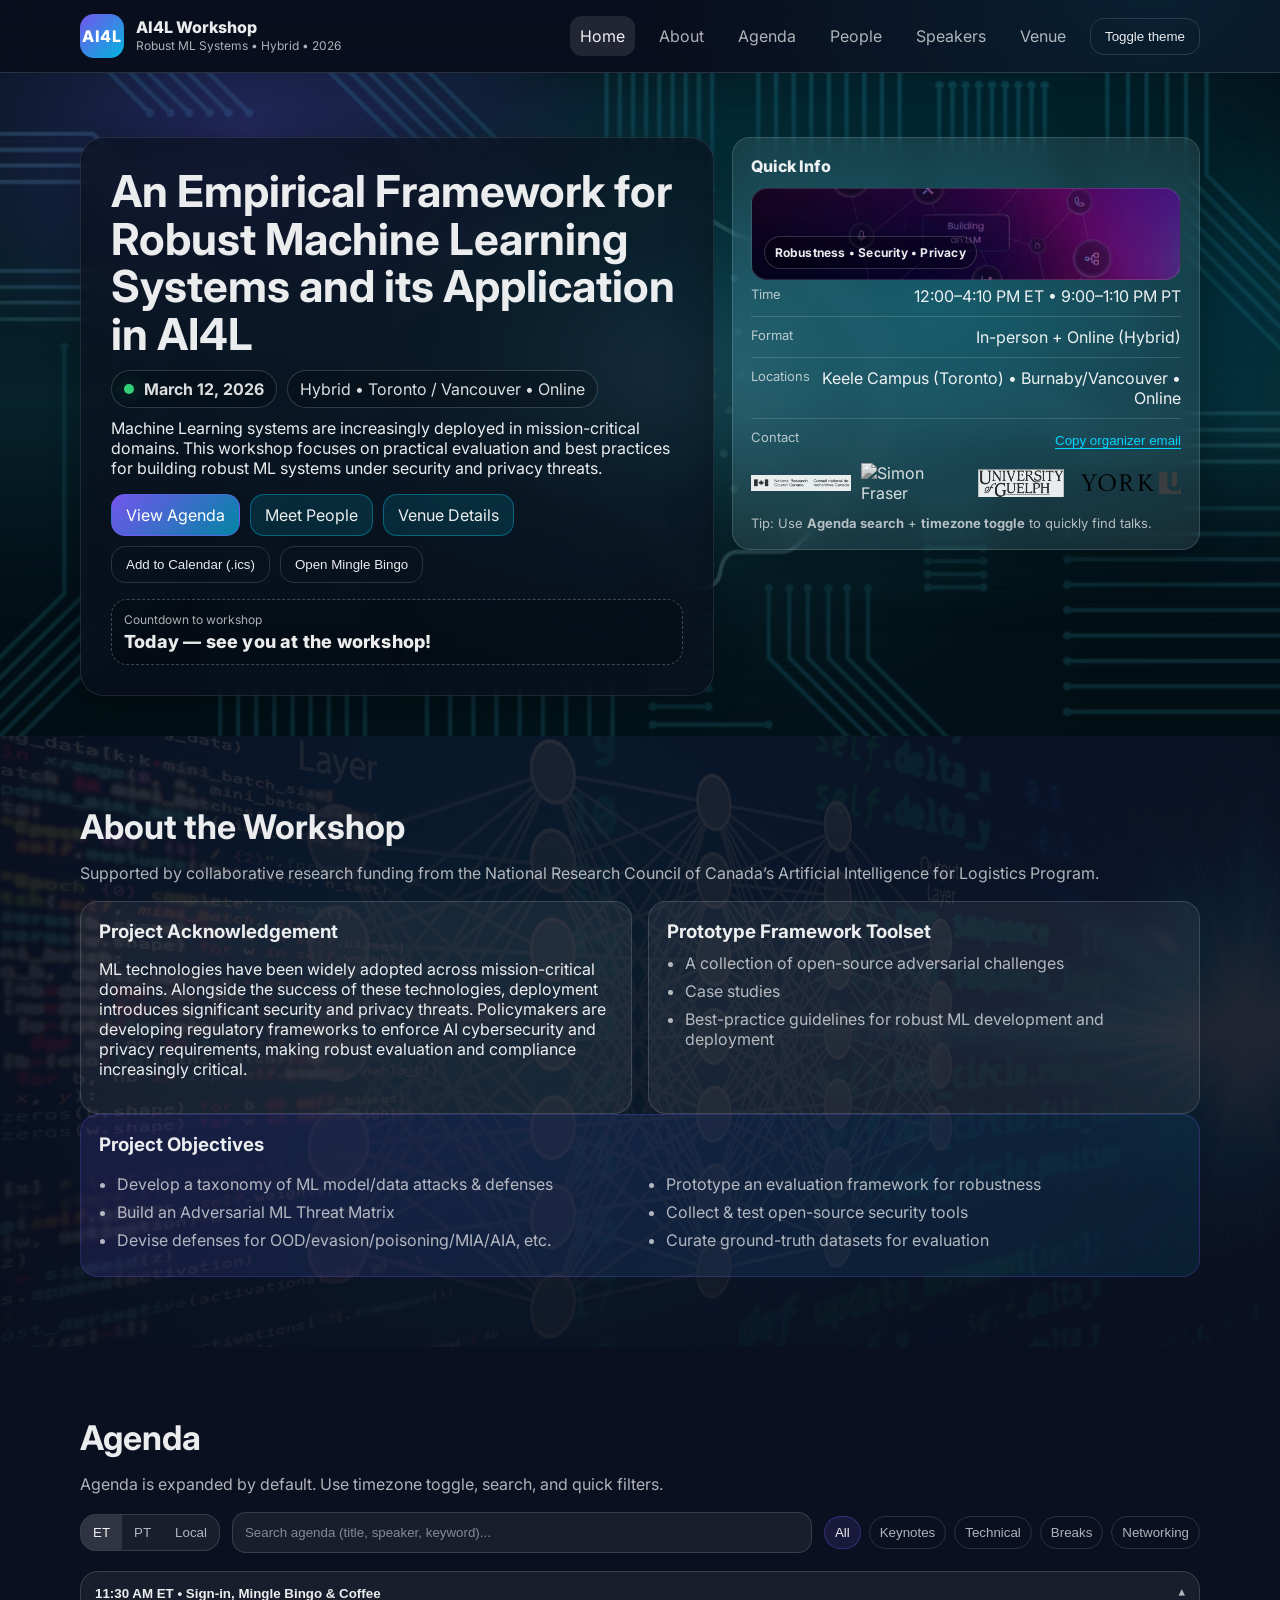
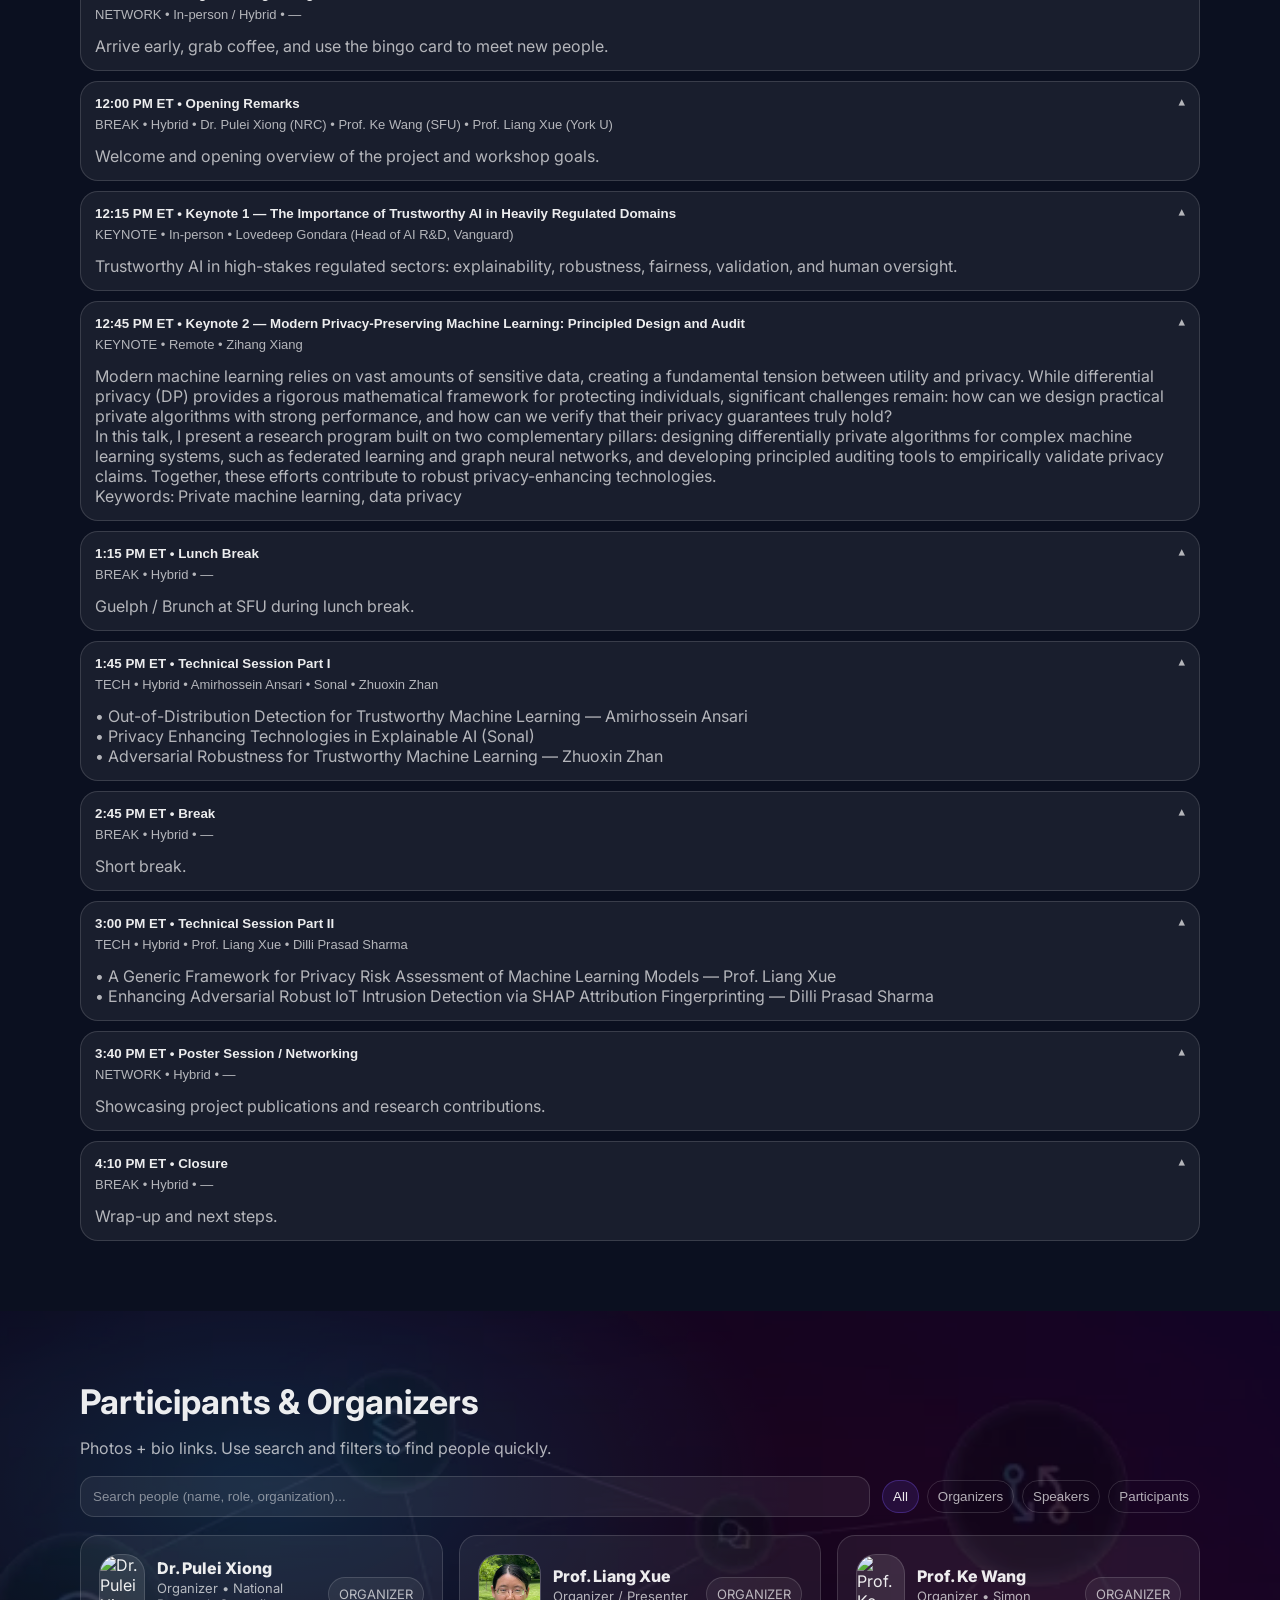
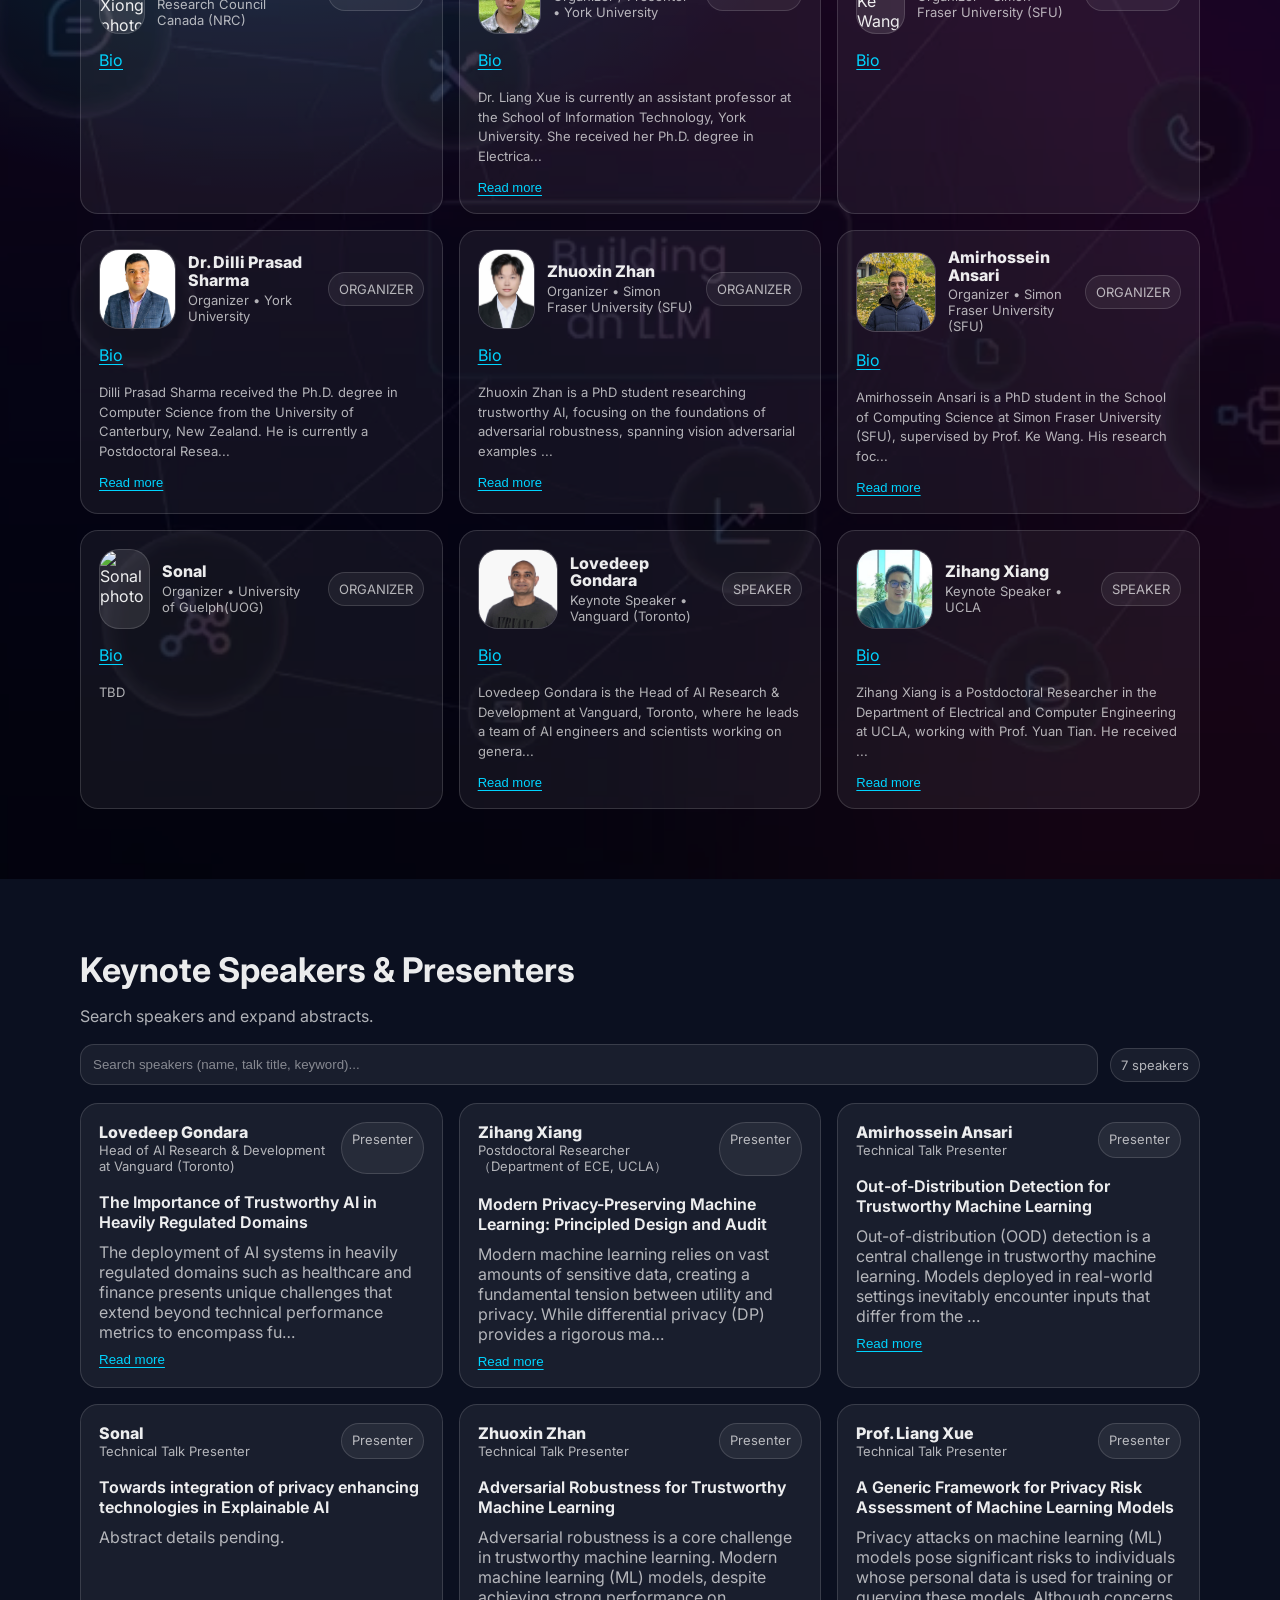
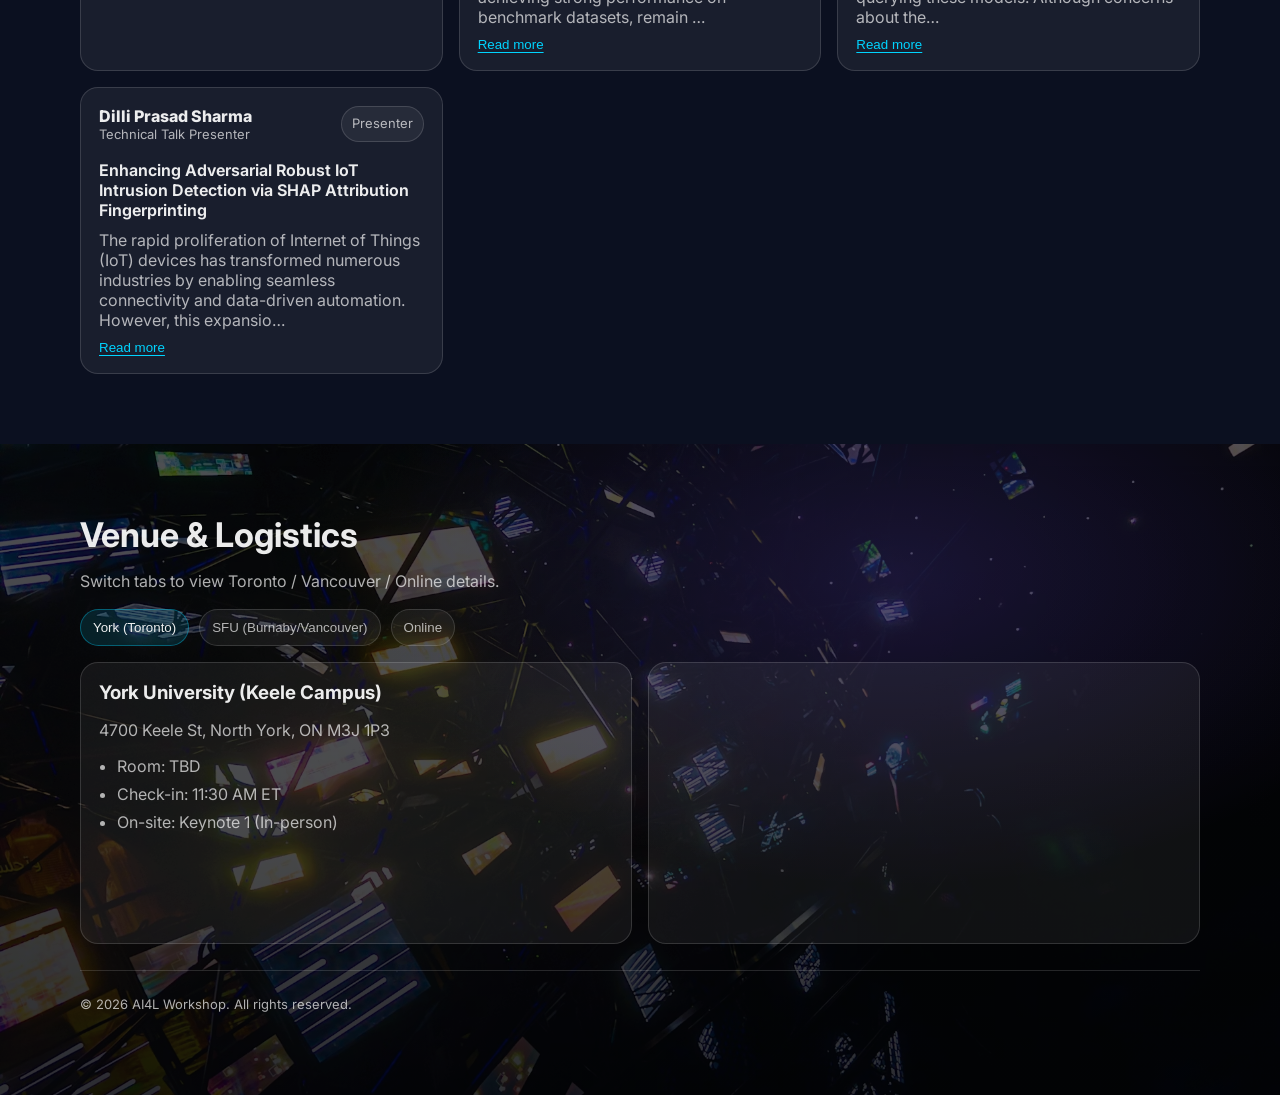
==== index.html @ a61c715a "image and information modified" ====
<!doctype html>
<html lang="en">

<head>
  <meta charset="utf-8" />
  <meta name="viewport" content="width=device-width, initial-scale=1" />
  <title>AI4L Workshop | Robust ML Systems</title>
  <meta name="description"
    content="An Empirical Framework for Robust Machine Learning Systems and its Application in AI4L — March 12, 2026 (Hybrid)." />

  <link rel="preconnect" href="https://fonts.googleapis.com">
  <link rel="preconnect" href="https://fonts.gstatic.com" crossorigin>
  <link href="https://fonts.googleapis.com/css2?family=Inter:wght@400;500;600;700;800&display=swap" rel="stylesheet">

  <link rel="stylesheet" href="workshop.css?v=8" />
  <script src="workshop.js?v=8" defer></script>
</head>

<body>
  <a class="skip-link" href="#main">Skip to content</a>

  <header class="topbar" id="top">
    <div class="container topbar__inner">
      <div class="brand">
        <div class="brand__mark" aria-hidden="true">AI4L</div>
        <div class="brand__text">
          <div class="brand__title">AI4L Workshop</div>
          <div class="brand__sub">Robust ML Systems • Hybrid • 2026</div>
        </div>
      </div>

      <nav class="nav" aria-label="Primary navigation">
        <button class="nav__toggle" id="navToggle" aria-expanded="false" aria-controls="navMenu">
          <span class="nav__toggleLines" aria-hidden="true"></span>
          <span class="sr-only">Open menu</span>
        </button>

        <ul class="nav__menu" id="navMenu">
          <li><a class="nav__link" href="#home">Home</a></li>
          <li><a class="nav__link" href="#about">About</a></li>
          <li><a class="nav__link" href="#agenda">Agenda</a></li>
          <li><a class="nav__link" href="#people">People</a></li>
          <li><a class="nav__link" href="#speakers">Speakers</a></li>
          <li><a class="nav__link" href="#venue">Venue</a></li>
          <li><button class="btn btn--ghost" id="themeToggle" type="button">Toggle theme</button></li>
        </ul>
      </nav>
    </div>
  </header>

  <main id="main">
    <!-- HERO -->
    <section class="hero" id="home">
      <div class="hero__bg" aria-hidden="true"></div>

      <div class="container hero__inner">
        <div class="hero__content">
          <div class="hero__panel">
            <h1>An Empirical Framework for Robust Machine Learning Systems and its Application in AI4L</h1>

            <div class="hero__meta">
              <div class="pill">
                <span class="pill__dot" aria-hidden="true"></span>
                <strong>March 12, 2026</strong>
              </div>
              <div class="pill">Hybrid • Toronto / Vancouver • Online</div>
            </div>

            <p class="hero__lead">
              Machine Learning systems are increasingly deployed in mission-critical domains. This workshop focuses on
              practical
              evaluation and best practices for building robust ML systems under security and privacy threats.
            </p>

            <div class="hero__cta">
              <a class="btn btn--primary" href="#agenda">View Agenda</a>
              <a class="btn btn--soft" href="#people">Meet People</a>
              <a class="btn btn--soft" href="#venue">Venue Details</a>
              <button class="btn btn--ghost" id="addToCalendar" type="button">Add to Calendar (.ics)</button>
              <button class="btn btn--ghost" id="openBingo" type="button">Open Mingle Bingo</button>
            </div>

            <div class="hero__countdown" role="status" aria-live="polite">
              <div class="countdown">
                <div class="countdown__label">Countdown to workshop</div>
                <div class="countdown__value" id="countdownValue">Loading…</div>
              </div>
            </div>
          </div>
        </div>

        <aside class="hero__side">
          <div class="card glass">
            <div class="card__title">Quick Info</div>

            <!-- AI chip mini banner -->
            <div class="miniBanner" role="img" aria-label="AI microchip illustration">
              <div class="miniBanner__text">
                Robustness • Security • Privacy
              </div>
            </div>

            <div class="kv">
              <div class="kv__row">
                <div class="kv__k">Time</div>
                <div class="kv__v">12:00–4:10 PM ET • 9:00–1:10 PM PT</div>
              </div>
              <div class="kv__row">
                <div class="kv__k">Format</div>
                <div class="kv__v">In-person + Online (Hybrid)</div>
              </div>
              <div class="kv__row">
                <div class="kv__k">Locations</div>
                <div class="kv__v">Keele Campus (Toronto) • Burnaby/Vancouver • Online</div>
              </div>
              <div class="kv__row">
                <div class="kv__k">Contact</div>
                <div class="kv__v">
                  <button class="linklike" id="copyEmail" type="button" data-email="ai4l-workshop@example.com">
                    Copy organizer email
                  </button>
                </div>
              </div>
            </div>

            <div class="logos" aria-label="Partner logos">
              <img src="assets/logo-nrc.png" alt="NRC logo" loading="lazy">
              <img src="assets/logo-sfu.png" alt="Simon Fraser University logo" loading="lazy">
              <img src="assets/logo-uog.png" alt="University of Guelph logo" loading="lazy">
              <img src="assets/logo-york.png" alt="York University logo" loading="lazy">
            </div>

            <div class="hint">
              Tip: Use <strong>Agenda search</strong> + <strong>timezone toggle</strong> to quickly find talks.
            </div>
          </div>
        </aside>
      </div>
    </section>

    <!-- ABOUT -->
    <section class="section section--mesh" id="about">
      <div class="section__bg" aria-hidden="true"></div>
      <div class="container">
        <header class="section__head">
          <h2>About the Workshop</h2>
          <p class="muted">
            Supported by collaborative research funding from the National Research Council of Canada’s Artificial
            Intelligence for Logistics Program.
          </p>
        </header>

        <div class="grid grid--2">
          <div class="card">
            <h3>Project Acknowledgement</h3>
            <p>
              ML technologies have been widely adopted across mission-critical domains. Alongside the success of these
              technologies,
              deployment introduces significant security and privacy threats. Policymakers are developing regulatory
              frameworks to enforce
              AI cybersecurity and privacy requirements, making robust evaluation and compliance increasingly critical.
            </p>
          </div>

          <div class="card">
            <h3>Prototype Framework Toolset</h3>
            <ul class="list">
              <li>A collection of open-source adversarial challenges</li>
              <li>Case studies</li>
              <li>Best-practice guidelines for robust ML development and deployment</li>
            </ul>
          </div>
        </div>

        <div class="card card--accent">
          <h3>Project Objectives</h3>
          <div class="grid grid--2">
            <ul class="list">
              <li>Develop a taxonomy of ML model/data attacks & defenses</li>
              <li>Build an Adversarial ML Threat Matrix</li>
              <li>Devise defenses for OOD/evasion/poisoning/MIA/AIA, etc.</li>
            </ul>
            <ul class="list">
              <li>Prototype an evaluation framework for robustness</li>
              <li>Collect & test open-source security tools</li>
              <li>Curate ground-truth datasets for evaluation</li>
            </ul>
          </div>
        </div>
      </div>
    </section>

    <!-- AGENDA -->
    <section class="section" id="agenda">
      <div class="container">
        <header class="section__head">
          <h2>Agenda</h2>
          <p class="muted">Agenda is expanded by default. Use timezone toggle, search, and quick filters.</p>
        </header>

        <div class="toolbar">
          <div class="seg" role="tablist" aria-label="Timezone">
            <button class="seg__btn is-active" data-tz="ET" type="button">ET</button>
            <button class="seg__btn" data-tz="PT" type="button">PT</button>
            <button class="seg__btn" data-tz="LOCAL" type="button">Local</button>
          </div>

          <div class="filters">
            <input class="input" id="agendaSearch" type="search"
              placeholder="Search agenda (title, speaker, keyword)..." />
            <div class="chips" id="agendaChips" aria-label="Agenda filters">
              <button class="chip is-active" data-type="ALL" type="button">All</button>
              <button class="chip" data-type="KEYNOTE" type="button">Keynotes</button>
              <button class="chip" data-type="TECH" type="button">Technical</button>
              <button class="chip" data-type="BREAK" type="button">Breaks</button>
              <button class="chip" data-type="NETWORK" type="button">Networking</button>
            </div>
          </div>
        </div>

        <div class="accordion" id="agendaList" aria-label="Agenda list">
          <!-- Rendered by workshop.js -->
        </div>
      </div>
    </section>

    <!-- PEOPLE -->
    <section class="section section--people" id="people">
      <div class="section__bg" aria-hidden="true"></div>
      <div class="container">
        <header class="section__head">
          <h2>Participants & Organizers</h2>
          <p class="muted">Photos + bio links. Use search and filters to find people quickly.</p>
        </header>

        <div class="toolbar">
          <input class="input" id="peopleSearch" type="search"
            placeholder="Search people (name, role, organization)..." />
          <div class="chips" id="peopleChips" aria-label="People filters">
            <button class="chip is-active" data-group="ALL" type="button">All</button>
            <button class="chip" data-group="ORGANIZER" type="button">Organizers</button>
            <button class="chip" data-group="SPEAKER" type="button">Speakers</button>
            <button class="chip" data-group="PARTICIPANT" type="button">Participants</button>
          </div>
        </div>

        <div class="grid grid--3" id="peopleGrid">
          <!-- Rendered by workshop.js -->
        </div>
      </div>
    </section>

    <!-- SPEAKERS -->
    <section class="section" id="speakers">
      <div class="container">
        <header class="section__head">
          <h2>Keynote Speakers & Presenters</h2>
          <p class="muted">Search speakers and expand abstracts.</p>
        </header>

        <div class="toolbar">
          <input class="input" id="speakerSearch" type="search"
            placeholder="Search speakers (name, talk title, keyword)..." />
          <div class="right">
            <span class="badge" id="speakerCount">0 speakers</span>
          </div>
        </div>

        <div class="grid grid--3" id="speakerGrid">
          <!-- Rendered by workshop.js -->
        </div>
      </div>
    </section>

    <!-- VENUE -->
    <section class="section section--venue" id="venue">
      <div class="section__bg" aria-hidden="true"></div>
      <div class="container">
        <header class="section__head">
          <h2>Venue & Logistics</h2>
          <p class="muted">Switch tabs to view Toronto / Vancouver / Online details.</p>
        </header>

        <div class="tabs" role="tablist" aria-label="Venue tabs">
          <button class="tab is-active" data-tab="york" type="button">York (Toronto)</button>
          <button class="tab" data-tab="sfu" type="button">SFU (Burnaby/Vancouver)</button>
          <button class="tab" data-tab="online" type="button">Online</button>
        </div>

        <div class="tabpanes">
          <section class="pane is-active" data-pane="york" aria-label="York venue">
            <div class="grid grid--2">
              <div class="card">
                <h3>York University (Keele Campus)</h3>
                <p class="muted">4700 Keele St, North York, ON M3J 1P3</p>
                <ul class="list">
                  <li>Room: TBD</li>
                  <li>Check-in: 11:30 AM ET</li>
                  <li>On-site: Keynote 1 (In-person)</li>
                </ul>
              </div>
              <div class="card map">
                <iframe title="York University map" loading="lazy" referrerpolicy="no-referrer-when-downgrade"
                  src="https://www.openstreetmap.org/export/embed.html?bbox=-79.518%2C43.762%2C-79.498%2C43.776&amp;layer=mapnik">
                </iframe>
              </div>
            </div>
          </section>

          <section class="pane" data-pane="sfu" aria-label="SFU venue">
            <div class="grid grid--2">
              <div class="card">
                <h3>Simon Fraser University (SFU)</h3>
                <p class="muted">Burnaby/Vancouver, BC</p>
                <ul class="list">
                  <li>Room: TBD</li>
                  <li>Start: 9:00 AM PT</li>
                  <li>Brunch at SFU during lunch break</li>
                </ul>
              </div>
              <div class="card map">
                <iframe title="SFU Burnaby map" loading="lazy" referrerpolicy="no-referrer-when-downgrade"
                  src="https://www.openstreetmap.org/export/embed.html?bbox=-122.933%2C49.275%2C-122.913%2C49.288&amp;layer=mapnik">
                </iframe>
              </div>
            </div>
          </section>

          <section class="pane" data-pane="online" aria-label="Online access">
            <div class="grid grid--2">
              <div class="card">
                <h3>Online Access</h3>
                <p class="muted">Hybrid event. Meeting link will be published here.</p>

                <div class="callout">
                  <div class="callout__title">Add your link</div>
                  <p class="muted">Replace the placeholder below with your Zoom/Teams URL.</p>

                  <div class="copyrow">
                    <code id="meetingLink">https://example.com/meeting-link</code>
                    <button class="btn btn--soft" id="copyMeeting" type="button">Copy</button>
                  </div>
                </div>
              </div>

              <div class="card">
                <h3>Organizing Committee & Project Members</h3>
                <p class="muted">
                  NRC: Dr. Pulei Xiong • York University: Prof. Liang Xue • SFU: Prof. Ke Wang • University of Guelph:
                  Prof. Xiaodong Lin (In Memoriam)
                </p>
                <p class="muted">
                  Project Members: Qingxin Meng, Ali, Sonal, Zhuoxin Zhan, Dilli Prasad Sharma, Amirhossein Ansari, …
                </p>
              </div>
            </div>
          </section>
        </div>

        <footer class="footer">
          <p>© 2026 AI4L Workshop. All rights reserved.</p>
        </footer>
      </div>
    </section>

    <!-- Back to top -->
    <button class="toTop" id="toTop" type="button" aria-label="Back to top">↑</button>
  </main>

  <!-- Mingle Bingo Modal -->
  <div class="modal" id="bingoModal" role="dialog" aria-modal="true" aria-labelledby="bingoTitle" aria-hidden="true">
    <div class="modal__backdrop" data-close="1"></div>
    <div class="modal__panel">
      <div class="modal__head">
        <h3 id="bingoTitle">Mingle Bingo</h3>
        <div class="modal__actions">
          <button class="btn btn--soft" id="shuffleBingo" type="button">Shuffle</button>
          <button class="btn btn--ghost" data-close="1" type="button">Close</button>
        </div>
      </div>

      <p class="muted">Click squares to mark them. Great for networking icebreakers.</p>

      <div class="bingo" id="bingoGrid" aria-label="Bingo grid"></div>

      <div class="muted small">
        Tip: Customize the prompts in <code>workshop.js</code> (array: <code>BINGO_PROMPTS</code>).
      </div>
    </div>
  </div>
</body>

</html>
---- workshop.css ----
:root {
  --bg: #0b1020;
  --panel: rgba(255, 255, 255, .06);
  --panel2: rgba(255, 255, 255, .10);
  --text: rgba(255, 255, 255, .92);
  --muted: rgba(255, 255, 255, .68);
  --border: rgba(255, 255, 255, .14);
  --shadow: 0 16px 60px rgba(0, 0, 0, .45);

  --accent: #7c5cff;
  --accent2: #00d4ff;
  --ok: #33d17a;

  --radius: 18px;
  --radius2: 24px;
  --container: 1120px;
  --font: "Inter", system-ui, -apple-system, Segoe UI, Roboto, Arial, sans-serif;
}

[data-theme="light"] {
  --bg: #f6f7fb;
  --panel: rgba(0, 0, 0, .04);
  --panel2: rgba(0, 0, 0, .06);
  --text: rgba(15, 18, 28, .92);
  --muted: rgba(15, 18, 28, .62);
  --border: rgba(15, 18, 28, .12);
  --shadow: 0 16px 60px rgba(0, 0, 0, .12);
  --accent: #5a3dff;
  --accent2: #0098ff;
}

* {
  box-sizing: border-box;
}

html {
  scroll-behavior: smooth;
}

body {
  margin: 0;
  font-family: var(--font);
  color: var(--text);
  background: radial-gradient(1200px 800px at 15% -10%, rgba(124, 92, 255, .32), transparent 65%),
    radial-gradient(900px 600px at 90% 0%, rgba(0, 212, 255, .20), transparent 55%),
    var(--bg);
}

a {
  color: inherit;
  text-decoration: none;
}

code {
  font-family: ui-monospace, SFMono-Regular, Menlo, Monaco, Consolas, "Liberation Mono", monospace;
}

.container {
  width: min(var(--container), calc(100% - 32px));
  margin: 0 auto;
}

.sr-only {
  position: absolute !important;
  width: 1px;
  height: 1px;
  padding: 0;
  margin: -1px;
  overflow: hidden;
  clip: rect(0, 0, 0, 0);
  white-space: nowrap;
  border: 0;
}

.skip-link {
  position: absolute;
  left: -999px;
  top: 8px;
  background: #111;
  color: #fff;
  padding: 10px 12px;
  border-radius: 12px;
}

.skip-link:focus {
  left: 12px;
  z-index: 9999;
}

.topbar {
  position: sticky;
  top: 0;
  z-index: 50;
  background: rgba(10, 14, 28, .55);
  backdrop-filter: blur(14px);
  border-bottom: 1px solid var(--border);
}

[data-theme="light"] .topbar {
  background: rgba(246, 247, 251, .75);
}

.topbar__inner {
  display: flex;
  align-items: center;
  justify-content: space-between;
  padding: 14px 0;
  gap: 18px;
}

.brand {
  display: flex;
  align-items: center;
  gap: 12px;
}

.brand__mark {
  width: 44px;
  height: 44px;
  border-radius: 14px;
  display: grid;
  place-items: center;
  background: linear-gradient(135deg, rgba(124, 92, 255, .92), rgba(0, 212, 255, .85));
  color: white;
  font-weight: 800;
  letter-spacing: .6px;
}

.brand__title {
  font-weight: 800;
  line-height: 1.1;
}

.brand__sub {
  font-size: 12px;
  color: var(--muted);
  margin-top: 2px;
}

.nav {
  display: flex;
  align-items: center;
}

.nav__toggle {
  display: none;
  border: 1px solid var(--border);
  background: var(--panel);
  border-radius: 14px;
  height: 42px;
  width: 46px;
  cursor: pointer;
}

.nav__toggleLines {
  display: block;
  width: 18px;
  height: 2px;
  margin: 0 auto;
  background: var(--text);
  position: relative;
}

.nav__toggleLines::before,
.nav__toggleLines::after {
  content: "";
  position: absolute;
  left: 0;
  width: 18px;
  height: 2px;
  background: var(--text);
}

.nav__toggleLines::before {
  top: -6px;
}

.nav__toggleLines::after {
  top: 6px;
}

.nav__menu {
  display: flex;
  align-items: center;
  gap: 14px;
  list-style: none;
  margin: 0;
  padding: 0;
}

.nav__link {
  padding: 10px 10px;
  border-radius: 12px;
  color: var(--muted);
  transition: background .18s ease, color .18s ease;
}

.nav__link:hover {
  background: var(--panel);
  color: var(--text);
}

.nav__link.is-active {
  background: var(--panel2);
  color: var(--text);
}

.btn {
  display: inline-flex;
  align-items: center;
  justify-content: center;
  gap: 8px;
  border-radius: 14px;
  border: 1px solid var(--border);
  padding: 10px 14px;
  background: var(--panel);
  color: var(--text);
  cursor: pointer;
  transition: transform .15s ease, background .15s ease, border-color .15s ease;
  user-select: none;
}

.btn:hover {
  transform: translateY(-1px);
  background: var(--panel2);
}

.btn:active {
  transform: translateY(0px);
}

.btn--primary {
  border-color: rgba(124, 92, 255, .45);
  background: linear-gradient(135deg, rgba(124, 92, 255, .92), rgba(0, 212, 255, .60));
  color: white;
}

.btn--soft {
  border-color: rgba(0, 212, 255, .35);
  background: rgba(0, 212, 255, .12);
}

.btn--ghost {
  background: transparent;
}

.section {
  padding: 70px 0;
  position: relative;
}

.section__head {
  margin-bottom: 18px;
}

.section__head h2 {
  margin: 0 0 8px 0;
  font-size: clamp(24px, 3.2vw, 34px);
}

.muted {
  color: var(--muted);
}

.small {
  font-size: 13px;
}

.grid {
  display: grid;
  gap: 16px;
}

.grid--2 {
  grid-template-columns: repeat(2, minmax(0, 1fr));
}

.grid--3 {
  grid-template-columns: repeat(3, minmax(0, 1fr));
}

.card {
  border: 1px solid var(--border);
  background: var(--panel);
  border-radius: var(--radius);
  padding: 18px 18px;
  box-shadow: none;
}

.card h3 {
  margin: 0 0 10px 0;
}

.card__title {
  font-weight: 800;
}

.card--accent {
  background: linear-gradient(135deg, rgba(124, 92, 255, .14), rgba(0, 212, 255, .08));
  border-color: rgba(124, 92, 255, .22);
}

.glass {
  background: rgba(255, 255, 255, .08);
  backdrop-filter: blur(14px);
  box-shadow: var(--shadow);
}

.list {
  margin: 0;
  padding-left: 18px;
  color: var(--muted);
}

.list li {
  margin: 8px 0;
}

.hero {
  padding: 64px 0 40px 0;
  position: relative;
  overflow: hidden;
}

.hero__bg {
  position: absolute;
  inset: 0;
  background:
    radial-gradient(900px 500px at 72% 35%, rgba(0, 212, 255, .22), transparent 60%),
    radial-gradient(700px 420px at 20% 10%, rgba(124, 92, 255, .26), transparent 55%),
    linear-gradient(180deg, rgba(0, 0, 0, .62), rgba(0, 0, 0, .68)),
    url("assets/ai-silhouette.png") center/cover no-repeat;
  filter: saturate(1.08);
  transform: scale(1.03);
}

.hero__bg::after {
  content: "";
  position: absolute;
  inset: -20%;
  background:
    linear-gradient(90deg, transparent, rgba(0, 212, 255, .10), transparent),
    repeating-linear-gradient(0deg, rgba(255, 255, 255, .02), rgba(255, 255, 255, .02) 1px, transparent 1px, transparent 6px);
  animation: heroScan 10s linear infinite;
  opacity: .35;
  mix-blend-mode: screen;
}

@keyframes heroScan {
  0% {
    transform: translateX(-10%) rotate(0.5deg);
  }

  100% {
    transform: translateX(10%) rotate(0.5deg);
  }
}

[data-theme="light"] .hero__bg {
  filter: saturate(1.05) contrast(1.05);
}

.hero__inner {
  position: relative;
  display: grid;
  grid-template-columns: 1.15fr .85fr;
  gap: 18px;
  align-items: start;
}

.hero h1 {
  margin: 0 0 12px 0;
  font-size: clamp(28px, 4vw, 44px);
  line-height: 1.08;
}

.hero__panel {
  background: rgba(10, 14, 28, 0.65);
  backdrop-filter: blur(12px);
  border: 1px solid rgba(255, 255, 255, 0.1);
  border-radius: 24px;
  padding: 30px;
  box-shadow: 0 8px 32px rgba(0, 0, 0, 0.3);
}

[data-theme="light"] .hero__panel {
  background: rgba(255, 255, 255, 0.65);
  border-color: rgba(0, 0, 0, 0.08);
  box-shadow: 0 8px 32px rgba(0, 0, 0, 0.08);
}

.hero__lead {
  margin: 10px 0 16px 0;
  color: rgba(255, 255, 255, .92);
}

[data-theme="light"] .hero__lead {
  color: rgba(15, 18, 28, .85);
}

.hero__meta {
  display: flex;
  flex-wrap: wrap;
  gap: 10px;
  margin: 12px 0 10px 0;
}

.pill {
  display: inline-flex;
  align-items: center;
  gap: 10px;
  padding: 8px 12px;
  border-radius: 999px;
  border: 1px solid rgba(255, 255, 255, .18);
  background: rgba(0, 0, 0, .20);
  color: rgba(255, 255, 255, .86);
}

[data-theme="light"] .pill {
  background: rgba(255, 255, 255, .60);
  border-color: rgba(0, 0, 0, .10);
  color: rgba(15, 18, 28, .80);
}

.pill__dot {
  width: 10px;
  height: 10px;
  border-radius: 99px;
  background: var(--ok);
  box-shadow: 0 0 18px rgba(51, 209, 122, .55);
}

.hero__cta {
  display: flex;
  flex-wrap: wrap;
  gap: 10px;
  margin-top: 10px;
}

.countdown {
  margin-top: 16px;
  border: 1px dashed rgba(255, 255, 255, .24);
  border-radius: 16px;
  padding: 12px 12px;
  background: rgba(0, 0, 0, .18);
}

[data-theme="light"] .countdown {
  background: rgba(255, 255, 255, .55);
  border-color: rgba(0, 0, 0, .14);
}

.countdown__label {
  font-size: 12px;
  color: var(--muted);
  margin-bottom: 4px;
}

.countdown__value {
  font-weight: 800;
  font-size: 18px;
  letter-spacing: .2px;
}

.kv {
  display: grid;
  gap: 10px;
  margin-top: 6px;
}

.kv__row {
  display: flex;
  justify-content: space-between;
  gap: 12px;
  border-bottom: 1px solid var(--border);
  padding-bottom: 10px;
}

.kv__row:last-child {
  border-bottom: 0;
  padding-bottom: 0;
}

.kv__k {
  color: var(--muted);
  font-size: 13px;
}

.kv__v {
  text-align: right;
}

.linklike {
  padding: 0;
  border: 0;
  background: transparent;
  color: var(--accent2);
  cursor: pointer;
  text-decoration: underline;
  text-underline-offset: 3px;
}

.logos {
  display: grid;
  grid-template-columns: repeat(4, minmax(0, 1fr));
  gap: 10px;
  margin-top: 14px;
  align-items: center;
}

.logos img {
  width: 100%;
  max-height: 40px;
  object-fit: contain;
  filter: grayscale(1) contrast(1.1);
  opacity: .9;
  transition: filter .18s ease, opacity .18s ease, transform .18s ease;
}

.logos img:hover {
  filter: grayscale(0) contrast(1.05);
  opacity: 1;
  transform: translateY(-1px);
}

.hint {
  margin-top: 12px;
  font-size: 13px;
  color: var(--muted);
}

/* mini banner in hero side card (AI chip) */
.miniBanner {
  margin-top: 12px;
  border-radius: 16px;
  border: 1px solid var(--border);
  overflow: hidden;
  min-height: 92px;
  background:
    linear-gradient(90deg, rgba(0, 0, 0, .55), rgba(0, 0, 0, .15)),
    url("assets/ai-chip.avif") center/cover no-repeat;
  position: relative;
}

.miniBanner__text {
  position: absolute;
  left: 12px;
  bottom: 10px;
  padding: 8px 10px;
  border-radius: 999px;
  border: 1px solid rgba(255, 255, 255, .18);
  background: rgba(0, 0, 0, .25);
  color: rgba(255, 255, 255, .92);
  font-weight: 700;
  font-size: 12px;
  letter-spacing: .2px;
}

.section--mesh .section__bg {
  position: absolute;
  inset: 0;
  background:
    linear-gradient(180deg, rgba(10, 14, 28, .86), rgba(10, 14, 28, .92)),
    url("assets/ai-neural.webp") center/cover no-repeat;
  opacity: .85;
  z-index: -1;
}

[data-theme="light"] .section--mesh .section__bg {
  background:
    linear-gradient(180deg, rgba(246, 247, 251, .86), rgba(246, 247, 251, .92)),
    url("assets/ai-neural.webp") center/cover no-repeat;
  opacity: .78;
}

/* People background: AI chip */
.section--people .section__bg {
  position: absolute;
  inset: 0;
  background:
    radial-gradient(900px 520px at 20% 15%, rgba(0, 212, 255, .18), transparent 60%),
    linear-gradient(180deg, rgba(0, 0, 0, .70), rgba(0, 0, 0, .78)),
    url("assets/ai-chip.avif") center/cover no-repeat;
  opacity: .85;
  z-index: -1;
}

[data-theme="light"] .section--people .section__bg {
  background:
    radial-gradient(900px 520px at 20% 15%, rgba(0, 212, 255, .12), transparent 60%),
    linear-gradient(180deg, rgba(246, 247, 251, .82), rgba(246, 247, 251, .92)),
    url("assets/ai-chip.avif") center/cover no-repeat;
  opacity: .75;
}

.toolbar {
  display: flex;
  flex-wrap: wrap;
  gap: 12px;
  align-items: center;
  justify-content: space-between;
  margin: 12px 0 18px 0;
}

.right {
  display: flex;
  align-items: center;
  gap: 10px;
}

.input {
  flex: 1 1 320px;
  padding: 12px 12px;
  border-radius: 14px;
  border: 1px solid var(--border);
  background: var(--panel);
  color: var(--text);
  outline: none;
}

.input::placeholder {
  color: rgba(255, 255, 255, .48);
}

[data-theme="light"] .input::placeholder {
  color: rgba(15, 18, 28, .42);
}

.seg {
  display: inline-flex;
  border: 1px solid var(--border);
  background: var(--panel);
  border-radius: 16px;
  overflow: hidden;
}

.seg__btn {
  border: 0;
  background: transparent;
  padding: 10px 12px;
  color: var(--muted);
  cursor: pointer;
}

.seg__btn.is-active {
  color: var(--text);
  background: var(--panel2);
}

.filters {
  display: flex;
  flex-wrap: wrap;
  gap: 12px;
  align-items: center;
  flex: 1 1 520px;
}

.chips {
  display: flex;
  flex-wrap: wrap;
  gap: 8px;
}

.chip {
  border: 1px solid var(--border);
  background: transparent;
  color: var(--muted);
  padding: 8px 10px;
  border-radius: 999px;
  cursor: pointer;
}

.chip.is-active {
  color: var(--text);
  border-color: rgba(124, 92, 255, .32);
  background: rgba(124, 92, 255, .12);
}

.accordion {
  display: grid;
  gap: 10px;
}

.accordion__item {
  border: 1px solid var(--border);
  background: var(--panel);
  border-radius: var(--radius);
  overflow: hidden;
}

.accordion__btn {
  width: 100%;
  text-align: left;
  border: 0;
  background: transparent;
  color: var(--text);
  padding: 14px 14px;
  cursor: pointer;
  display: flex;
  justify-content: space-between;
  gap: 10px;
  align-items: start;
}

.accordion__title {
  font-weight: 750;
}

.accordion__meta {
  color: var(--muted);
  font-size: 13px;
  margin-top: 6px;
}

.accordion__chev {
  color: var(--muted);
  transition: transform .15s ease;
}

.accordion__panel {
  padding: 0 14px 14px 14px;
  color: var(--muted);
  display: none;
}

.accordion__item.is-open .accordion__panel {
  display: block;
}

.accordion__item.is-open .accordion__chev {
  transform: rotate(180deg);
}

.badge {
  border: 1px solid var(--border);
  background: var(--panel);
  padding: 8px 10px;
  border-radius: 999px;
  color: var(--muted);
  font-size: 13px;
}

.speaker {
  display: flex;
  flex-direction: column;
  gap: 10px;
}

.speaker__top {
  display: flex;
  justify-content: space-between;
  gap: 10px;
}

.speaker__name {
  font-weight: 800;
}

.speaker__role {
  font-size: 13px;
  color: var(--muted);
}

.speaker__talk {
  font-weight: 650;
  margin-top: 8px;
}

.speaker__abstract {
  color: var(--muted);
  margin: 0;
}

.speaker__more {
  border: 0;
  background: transparent;
  color: var(--accent2);
  cursor: pointer;
  padding: 0;
  text-align: left;
  text-decoration: underline;
  text-underline-offset: 3px;
}

.tabs {
  display: flex;
  gap: 10px;
  flex-wrap: wrap;
  margin: 12px 0 16px 0;
}

.tab {
  border: 1px solid var(--border);
  background: var(--panel);
  color: var(--muted);
  padding: 10px 12px;
  border-radius: 999px;
  cursor: pointer;
}

.tab.is-active {
  color: var(--text);
  border-color: rgba(0, 212, 255, .35);
  background: rgba(0, 212, 255, .12);
}

.pane {
  display: none;
}

.pane.is-active {
  display: block;
}

/* Venue background: futuristic tunnel */
.section--venue .section__bg {
  position: absolute;
  inset: 0;
  background:
    radial-gradient(900px 520px at 70% 20%, rgba(124, 92, 255, .22), transparent 60%),
    linear-gradient(180deg, rgba(0, 0, 0, .62), rgba(0, 0, 0, .78)),
    url("assets/ai-tunnel.avif") center/cover no-repeat;
  opacity: .85;
  z-index: -1;
}

[data-theme="light"] .section--venue .section__bg {
  background:
    radial-gradient(900px 520px at 70% 20%, rgba(124, 92, 255, .14), transparent 60%),
    linear-gradient(180deg, rgba(246, 247, 251, .82), rgba(246, 247, 251, .92)),
    url("assets/ai-tunnel.avif") center/cover no-repeat;
  opacity: .80;
}

.map {
  padding: 0;
  overflow: hidden;
}

.map iframe {
  width: 100%;
  height: 280px;
  border: 0;
  display: block;
  border-radius: var(--radius);
}

.callout {
  border: 1px solid var(--border);
  background: rgba(0, 0, 0, .15);
  border-radius: 16px;
  padding: 12px;
}

[data-theme="light"] .callout {
  background: rgba(255, 255, 255, .55);
}

.copyrow {
  display: flex;
  gap: 10px;
  align-items: center;
  margin-top: 10px;
}

.copyrow code {
  flex: 1 1 auto;
  padding: 10px;
  border-radius: 12px;
  border: 1px solid var(--border);
  background: var(--panel);
  overflow: auto;
}

.footer {
  margin-top: 26px;
  padding-top: 12px;
  border-top: 1px solid var(--border);
  color: var(--muted);
  font-size: 13px;
}

.toTop {
  position: fixed;
  right: 16px;
  bottom: 16px;
  border-radius: 999px;
  height: 44px;
  width: 44px;
  border: 1px solid var(--border);
  background: var(--panel);
  color: var(--text);
  cursor: pointer;
  box-shadow: var(--shadow);
  opacity: 0;
  pointer-events: none;
  transform: translateY(8px);
  transition: opacity .15s ease, transform .15s ease;
}

.toTop.is-show {
  opacity: 1;
  pointer-events: auto;
  transform: translateY(0);
}

/* Modal */
.modal {
  position: fixed;
  inset: 0;
  display: none;
  z-index: 200;
}

.modal.is-open {
  display: block;
}

.modal__backdrop {
  position: absolute;
  inset: 0;
  background: rgba(0, 0, 0, .62);
}

.modal__panel {
  position: relative;
  width: min(860px, calc(100% - 24px));
  margin: 70px auto;
  border-radius: var(--radius2);
  background: radial-gradient(700px 420px at 25% 0%, rgba(124, 92, 255, .18), transparent 55%),
    radial-gradient(700px 420px at 85% 10%, rgba(0, 212, 255, .12), transparent 60%),
    var(--bg);
  border: 1px solid var(--border);
  box-shadow: var(--shadow);
  padding: 18px;
}

[data-theme="light"] .modal__panel {
  background: radial-gradient(700px 420px at 25% 0%, rgba(124, 92, 255, .14), transparent 55%),
    radial-gradient(700px 420px at 85% 10%, rgba(0, 212, 255, .10), transparent 60%),
    var(--bg);
}

.modal__head {
  display: flex;
  align-items: center;
  justify-content: space-between;
  gap: 12px;
}

.modal__actions {
  display: flex;
  gap: 10px;
  flex-wrap: wrap;
}

.bingo {
  display: grid;
  grid-template-columns: repeat(5, minmax(0, 1fr));
  gap: 10px;
  margin: 14px 0;
}

.bingo__cell {
  border: 1px solid var(--border);
  background: var(--panel);
  border-radius: 14px;
  padding: 12px;
  min-height: 78px;
  cursor: pointer;
  color: var(--muted);
  transition: transform .12s ease, background .12s ease, border-color .12s ease;
}

.bingo__cell:hover {
  transform: translateY(-1px);
  background: var(--panel2);
}

.bingo__cell.is-marked {
  border-color: rgba(51, 209, 122, .35);
  background: rgba(51, 209, 122, .12);
  color: var(--text);
}

/* People cards */
.person {
  display: flex;
  flex-direction: column;
  gap: 10px;
}

.person__top {
  display: flex;
  align-items: center;
  gap: 12px;
}

.avatar {
  width: 80px;
  height: 80px;
  border-radius: 20px;
  object-fit: cover;
  border: 1px solid var(--border);
  background: var(--panel2);
}

.person__name {
  font-weight: 800;
  line-height: 1.1;
}

.person__meta {
  font-size: 13px;
  color: var(--muted);
  margin-top: 2px;
}

.person__links {
  display: flex;
  flex-wrap: wrap;
  gap: 10px;
  margin-top: 6px;
}

.person__link {
  color: var(--accent2);
  text-decoration: underline;
  text-underline-offset: 3px;
}

.person__bio {
  margin-top: 8px;
  font-size: 13px;
  line-height: 1.5;
  color: var(--muted);
}

.person__more {
  border: 0;
  background: transparent;
  color: var(--accent2);
  cursor: pointer;
  padding: 0;
  text-align: left;
  text-decoration: underline;
  text-underline-offset: 3px;
  margin-top: 4px;
  font-size: 13px;
}

/* Responsive */
@media (max-width: 980px) {
  .hero__inner {
    grid-template-columns: 1fr;
  }
}

@media (max-width: 820px) {
  .grid--2 {
    grid-template-columns: 1fr;
  }

  .grid--3 {
    grid-template-columns: 1fr;
  }

  .nav__toggle {
    display: inline-flex;
    align-items: center;
    justify-content: center;
  }

  .nav__menu {
    position: absolute;
    right: 16px;
    top: 64px;
    flex-direction: column;
    align-items: stretch;
    width: min(320px, calc(100% - 32px));
    padding: 12px;
    border-radius: 18px;
    border: 1px solid var(--border);
    background: rgba(10, 14, 28, .92);
    backdrop-filter: blur(12px);
    display: none;
  }

  [data-theme="light"] .nav__menu {
    background: rgba(246, 247, 251, .92);
  }

  .nav__menu.is-open {
    display: flex;
  }
}
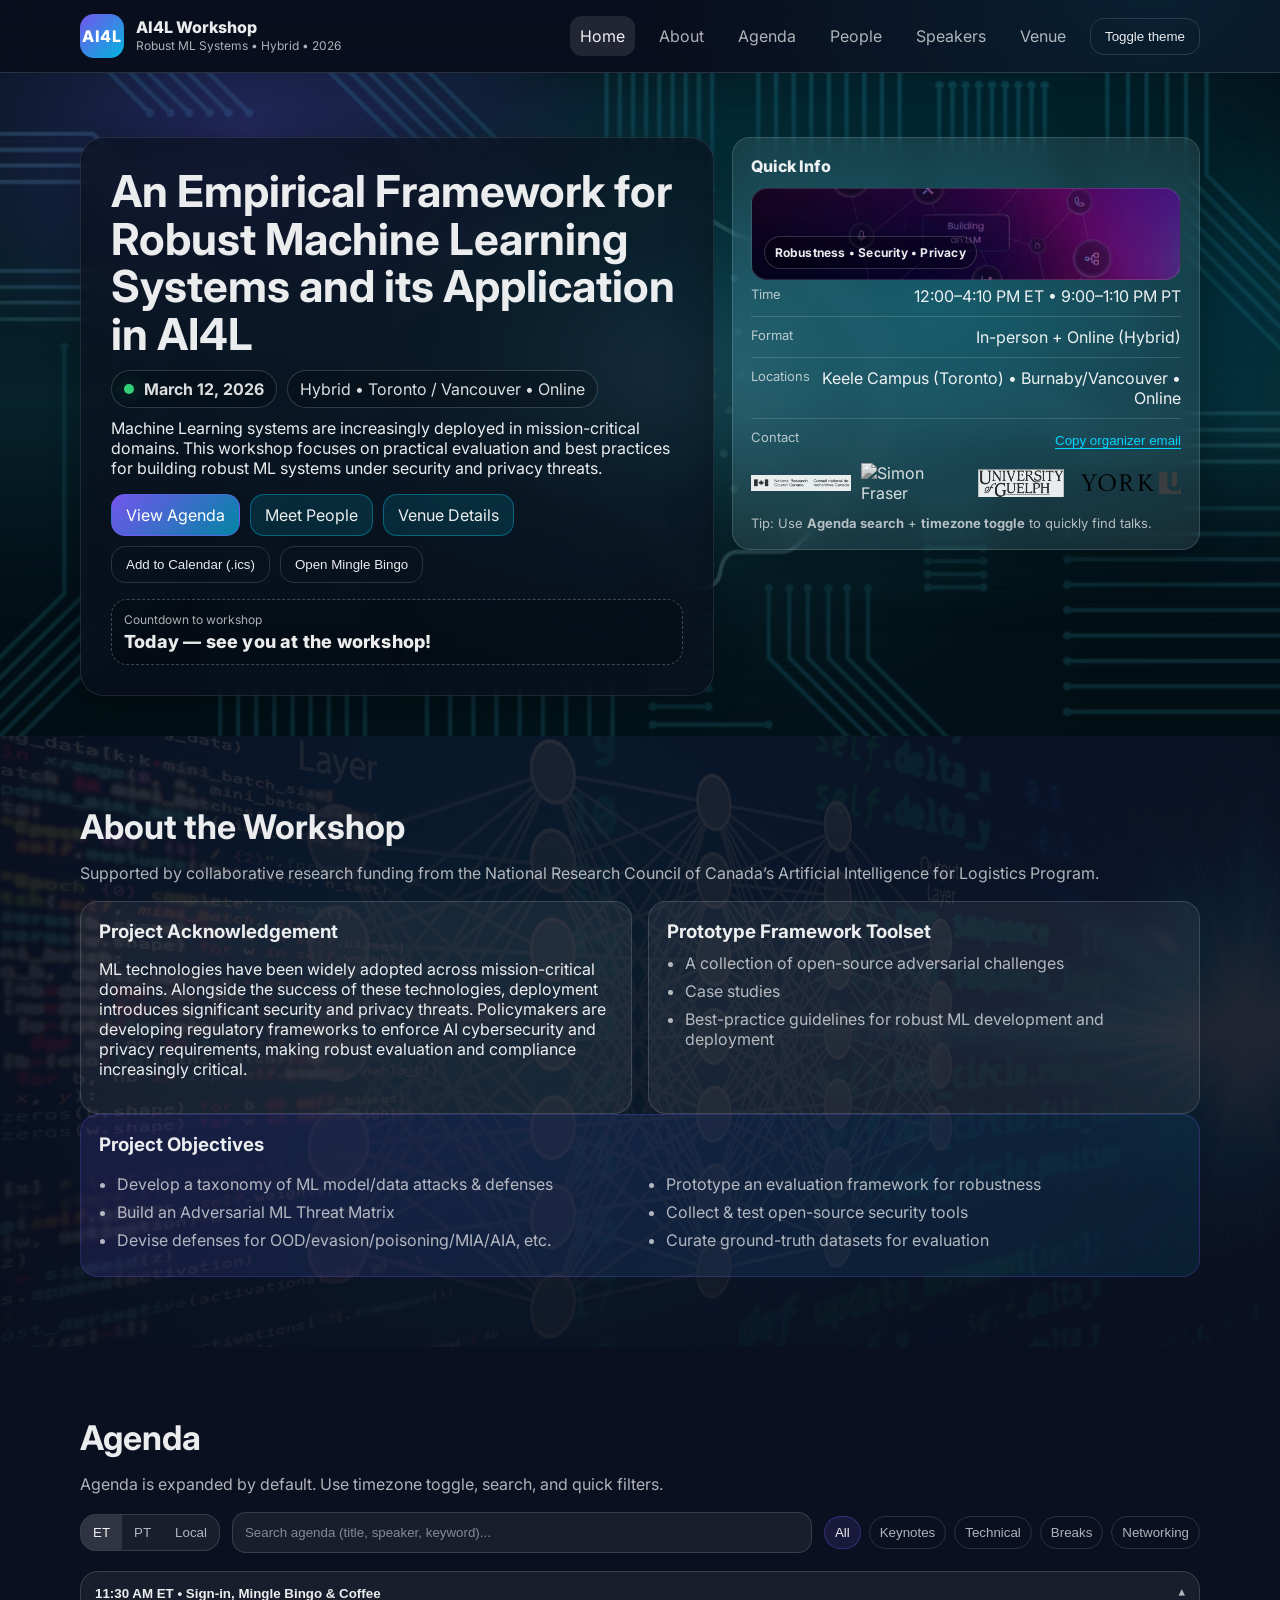
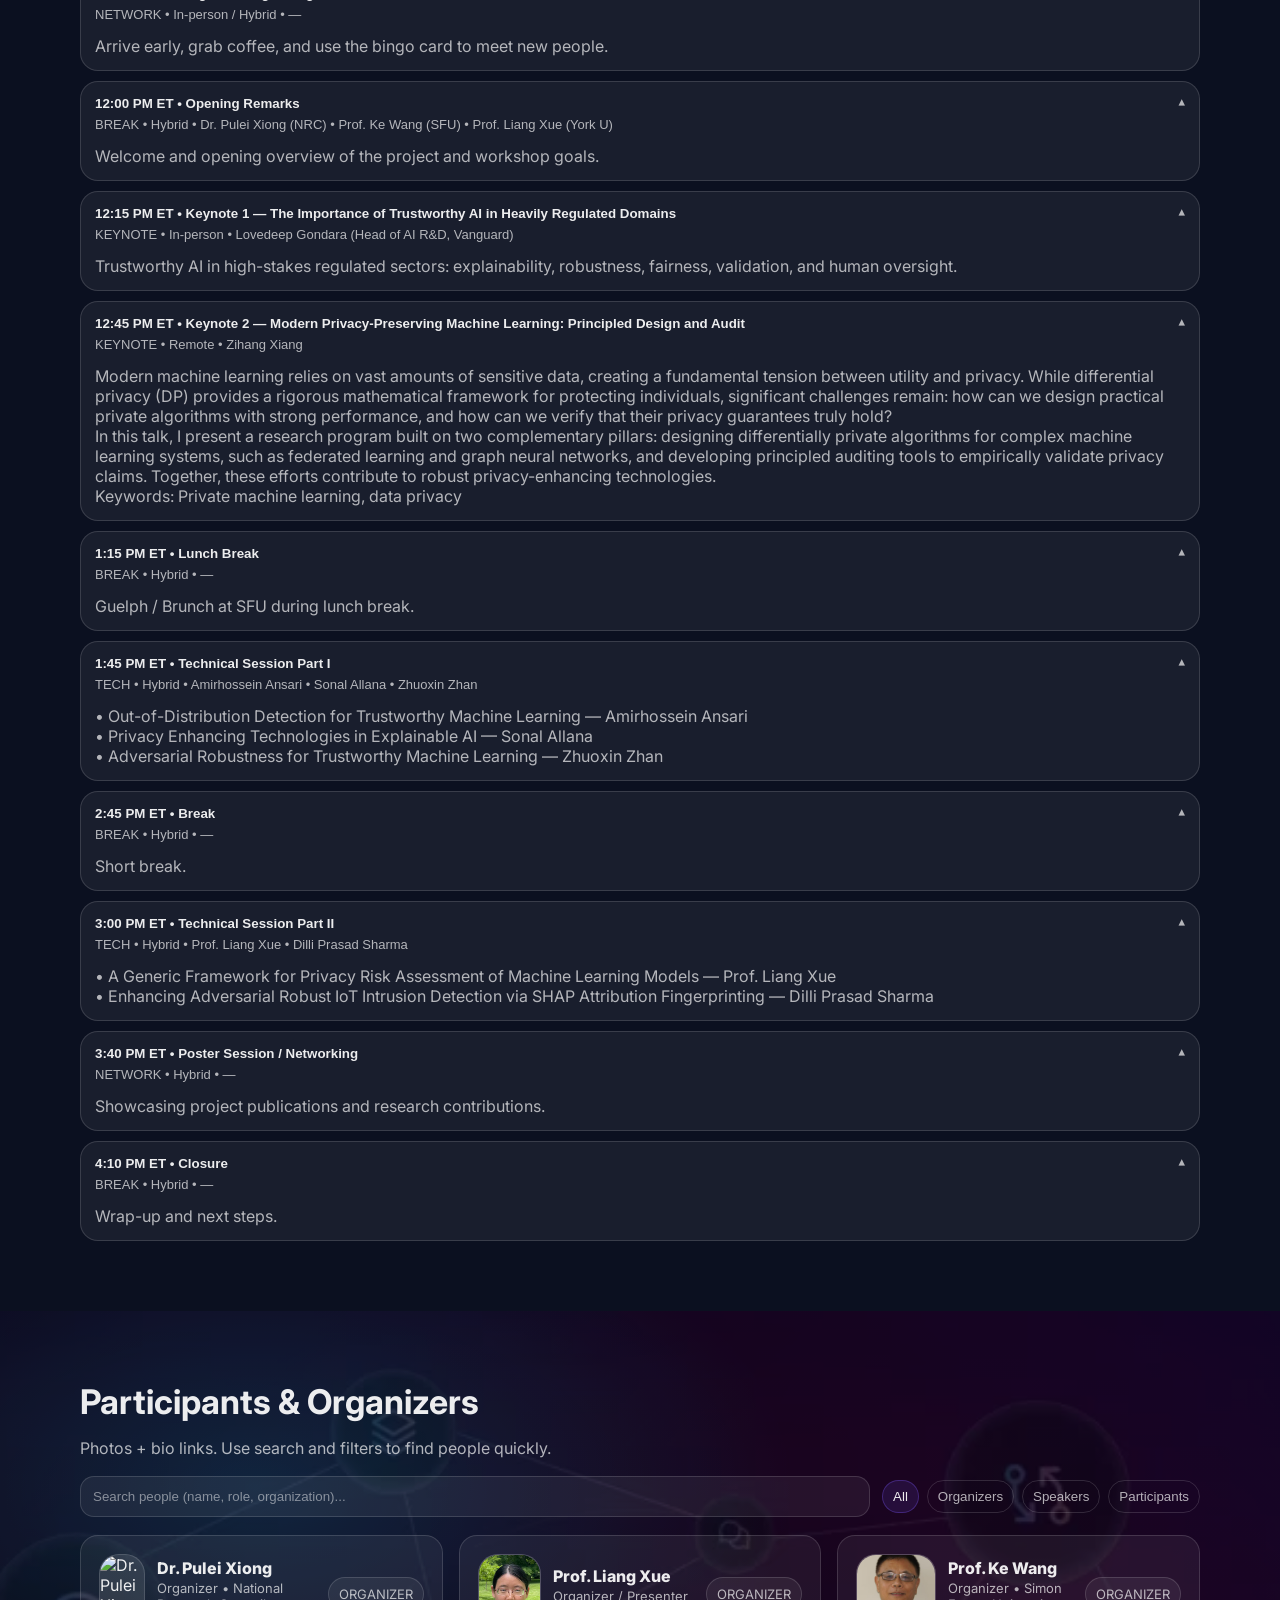
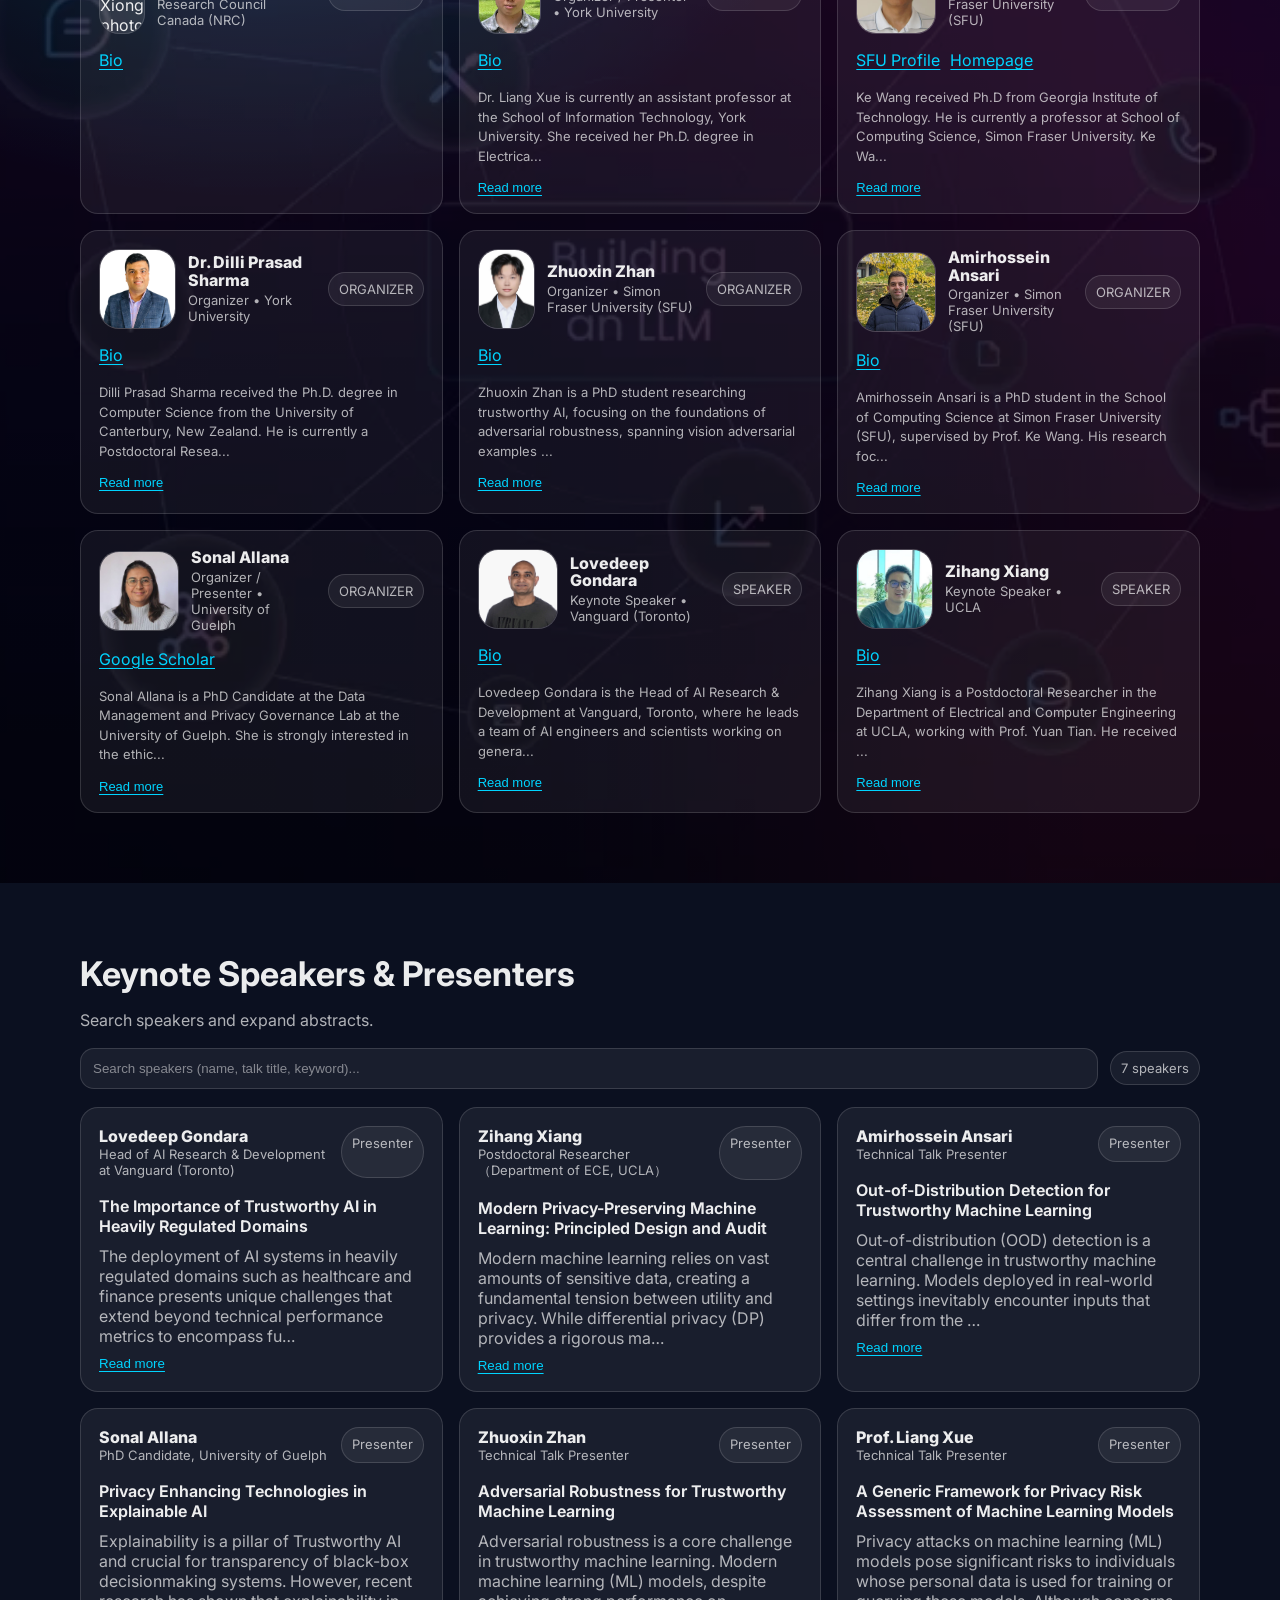
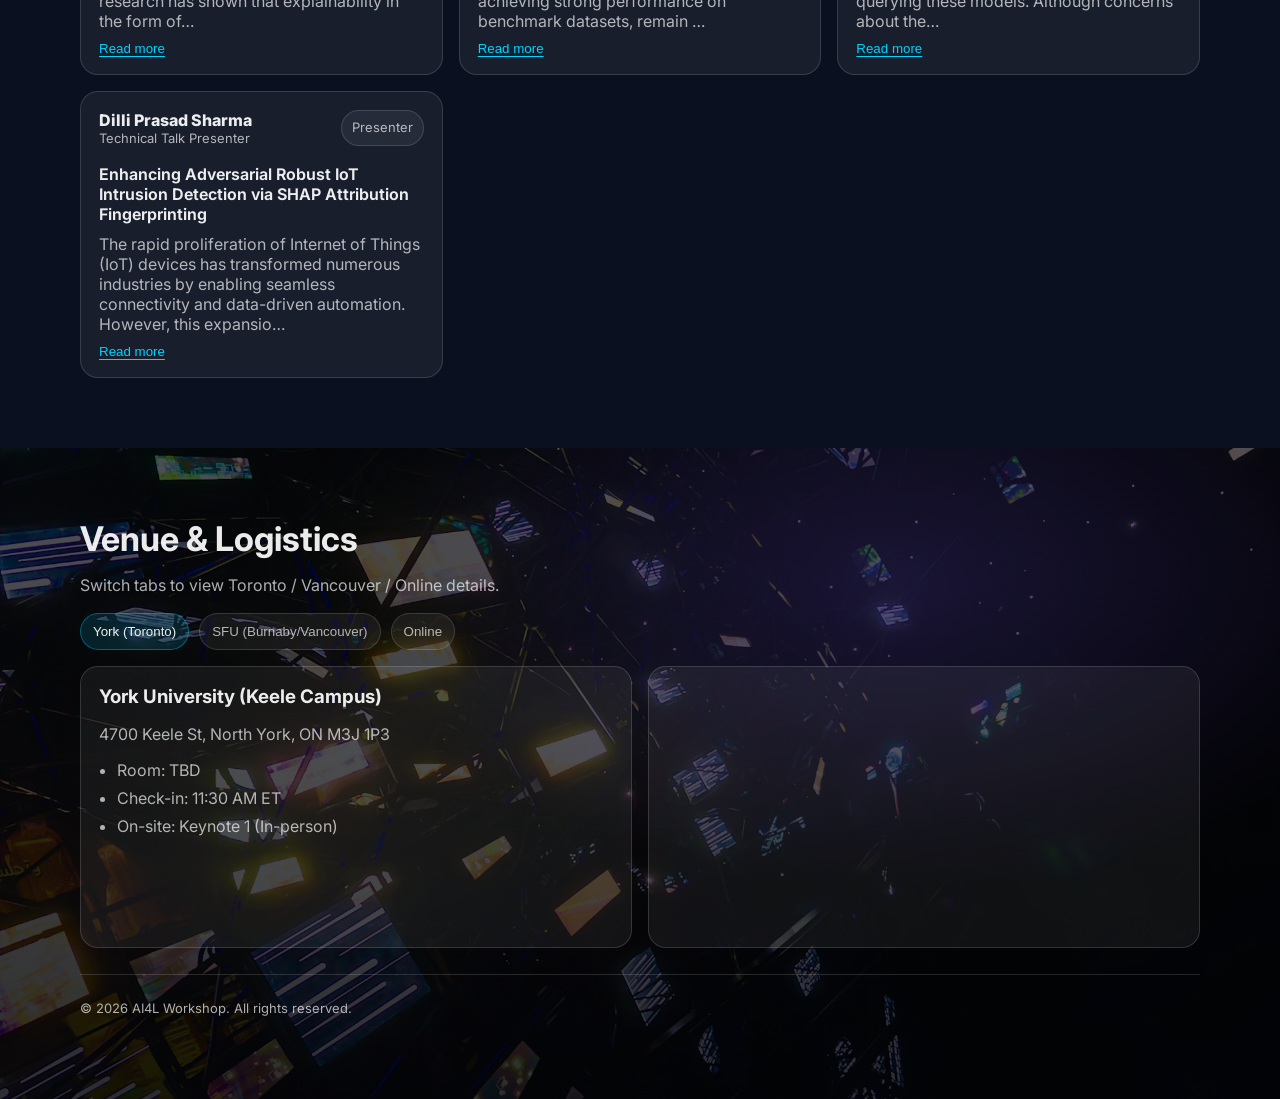
==== commit 9b8d7943: "All files changed, information added" ====
--- a/index.html
+++ b/index.html
@@ -1,393 +1,393 @@
-<!doctype html>
-<html lang="en">
-
-<head>
-  <meta charset="utf-8" />
-  <meta name="viewport" content="width=device-width, initial-scale=1" />
-  <title>AI4L Workshop | Robust ML Systems</title>
-  <meta name="description"
-    content="An Empirical Framework for Robust Machine Learning Systems and its Application in AI4L — March 12, 2026 (Hybrid)." />
-
-  <link rel="preconnect" href="https://fonts.googleapis.com">
-  <link rel="preconnect" href="https://fonts.gstatic.com" crossorigin>
-  <link href="https://fonts.googleapis.com/css2?family=Inter:wght@400;500;600;700;800&display=swap" rel="stylesheet">
-
-  <link rel="stylesheet" href="workshop.css?v=8" />
-  <script src="workshop.js?v=8" defer></script>
-</head>
-
-<body>
-  <a class="skip-link" href="#main">Skip to content</a>
-
-  <header class="topbar" id="top">
-    <div class="container topbar__inner">
-      <div class="brand">
-        <div class="brand__mark" aria-hidden="true">AI4L</div>
-        <div class="brand__text">
-          <div class="brand__title">AI4L Workshop</div>
-          <div class="brand__sub">Robust ML Systems • Hybrid • 2026</div>
-        </div>
-      </div>
-
-      <nav class="nav" aria-label="Primary navigation">
-        <button class="nav__toggle" id="navToggle" aria-expanded="false" aria-controls="navMenu">
-          <span class="nav__toggleLines" aria-hidden="true"></span>
-          <span class="sr-only">Open menu</span>
-        </button>
-
-        <ul class="nav__menu" id="navMenu">
-          <li><a class="nav__link" href="#home">Home</a></li>
-          <li><a class="nav__link" href="#about">About</a></li>
-          <li><a class="nav__link" href="#agenda">Agenda</a></li>
-          <li><a class="nav__link" href="#people">People</a></li>
-          <li><a class="nav__link" href="#speakers">Speakers</a></li>
-          <li><a class="nav__link" href="#venue">Venue</a></li>
-          <li><button class="btn btn--ghost" id="themeToggle" type="button">Toggle theme</button></li>
-        </ul>
-      </nav>
-    </div>
-  </header>
-
-  <main id="main">
-    <!-- HERO -->
-    <section class="hero" id="home">
-      <div class="hero__bg" aria-hidden="true"></div>
-
-      <div class="container hero__inner">
-        <div class="hero__content">
-          <div class="hero__panel">
-            <h1>An Empirical Framework for Robust Machine Learning Systems and its Application in AI4L</h1>
-
-            <div class="hero__meta">
-              <div class="pill">
-                <span class="pill__dot" aria-hidden="true"></span>
-                <strong>March 12, 2026</strong>
-              </div>
-              <div class="pill">Hybrid • Toronto / Vancouver • Online</div>
-            </div>
-
-            <p class="hero__lead">
-              Machine Learning systems are increasingly deployed in mission-critical domains. This workshop focuses on
-              practical
-              evaluation and best practices for building robust ML systems under security and privacy threats.
-            </p>
-
-            <div class="hero__cta">
-              <a class="btn btn--primary" href="#agenda">View Agenda</a>
-              <a class="btn btn--soft" href="#people">Meet People</a>
-              <a class="btn btn--soft" href="#venue">Venue Details</a>
-              <button class="btn btn--ghost" id="addToCalendar" type="button">Add to Calendar (.ics)</button>
-              <button class="btn btn--ghost" id="openBingo" type="button">Open Mingle Bingo</button>
-            </div>
-
-            <div class="hero__countdown" role="status" aria-live="polite">
-              <div class="countdown">
-                <div class="countdown__label">Countdown to workshop</div>
-                <div class="countdown__value" id="countdownValue">Loading…</div>
-              </div>
-            </div>
-          </div>
-        </div>
-
-        <aside class="hero__side">
-          <div class="card glass">
-            <div class="card__title">Quick Info</div>
-
-            <!-- AI chip mini banner -->
-            <div class="miniBanner" role="img" aria-label="AI microchip illustration">
-              <div class="miniBanner__text">
-                Robustness • Security • Privacy
-              </div>
-            </div>
-
-            <div class="kv">
-              <div class="kv__row">
-                <div class="kv__k">Time</div>
-                <div class="kv__v">12:00–4:10 PM ET • 9:00–1:10 PM PT</div>
-              </div>
-              <div class="kv__row">
-                <div class="kv__k">Format</div>
-                <div class="kv__v">In-person + Online (Hybrid)</div>
-              </div>
-              <div class="kv__row">
-                <div class="kv__k">Locations</div>
-                <div class="kv__v">Keele Campus (Toronto) • Burnaby/Vancouver • Online</div>
-              </div>
-              <div class="kv__row">
-                <div class="kv__k">Contact</div>
-                <div class="kv__v">
-                  <button class="linklike" id="copyEmail" type="button" data-email="ai4l-workshop@example.com">
-                    Copy organizer email
-                  </button>
-                </div>
-              </div>
-            </div>
-
-            <div class="logos" aria-label="Partner logos">
-              <img src="assets/logo-nrc.png" alt="NRC logo" loading="lazy">
-              <img src="assets/logo-sfu.png" alt="Simon Fraser University logo" loading="lazy">
-              <img src="assets/logo-uog.png" alt="University of Guelph logo" loading="lazy">
-              <img src="assets/logo-york.png" alt="York University logo" loading="lazy">
-            </div>
-
-            <div class="hint">
-              Tip: Use <strong>Agenda search</strong> + <strong>timezone toggle</strong> to quickly find talks.
-            </div>
-          </div>
-        </aside>
-      </div>
-    </section>
-
-    <!-- ABOUT -->
-    <section class="section section--mesh" id="about">
-      <div class="section__bg" aria-hidden="true"></div>
-      <div class="container">
-        <header class="section__head">
-          <h2>About the Workshop</h2>
-          <p class="muted">
-            Supported by collaborative research funding from the National Research Council of Canada’s Artificial
-            Intelligence for Logistics Program.
-          </p>
-        </header>
-
-        <div class="grid grid--2">
-          <div class="card">
-            <h3>Project Acknowledgement</h3>
-            <p>
-              ML technologies have been widely adopted across mission-critical domains. Alongside the success of these
-              technologies,
-              deployment introduces significant security and privacy threats. Policymakers are developing regulatory
-              frameworks to enforce
-              AI cybersecurity and privacy requirements, making robust evaluation and compliance increasingly critical.
-            </p>
-          </div>
-
-          <div class="card">
-            <h3>Prototype Framework Toolset</h3>
-            <ul class="list">
-              <li>A collection of open-source adversarial challenges</li>
-              <li>Case studies</li>
-              <li>Best-practice guidelines for robust ML development and deployment</li>
-            </ul>
-          </div>
-        </div>
-
-        <div class="card card--accent">
-          <h3>Project Objectives</h3>
-          <div class="grid grid--2">
-            <ul class="list">
-              <li>Develop a taxonomy of ML model/data attacks & defenses</li>
-              <li>Build an Adversarial ML Threat Matrix</li>
-              <li>Devise defenses for OOD/evasion/poisoning/MIA/AIA, etc.</li>
-            </ul>
-            <ul class="list">
-              <li>Prototype an evaluation framework for robustness</li>
-              <li>Collect & test open-source security tools</li>
-              <li>Curate ground-truth datasets for evaluation</li>
-            </ul>
-          </div>
-        </div>
-      </div>
-    </section>
-
-    <!-- AGENDA -->
-    <section class="section" id="agenda">
-      <div class="container">
-        <header class="section__head">
-          <h2>Agenda</h2>
-          <p class="muted">Agenda is expanded by default. Use timezone toggle, search, and quick filters.</p>
-        </header>
-
-        <div class="toolbar">
-          <div class="seg" role="tablist" aria-label="Timezone">
-            <button class="seg__btn is-active" data-tz="ET" type="button">ET</button>
-            <button class="seg__btn" data-tz="PT" type="button">PT</button>
-            <button class="seg__btn" data-tz="LOCAL" type="button">Local</button>
-          </div>
-
-          <div class="filters">
-            <input class="input" id="agendaSearch" type="search"
-              placeholder="Search agenda (title, speaker, keyword)..." />
-            <div class="chips" id="agendaChips" aria-label="Agenda filters">
-              <button class="chip is-active" data-type="ALL" type="button">All</button>
-              <button class="chip" data-type="KEYNOTE" type="button">Keynotes</button>
-              <button class="chip" data-type="TECH" type="button">Technical</button>
-              <button class="chip" data-type="BREAK" type="button">Breaks</button>
-              <button class="chip" data-type="NETWORK" type="button">Networking</button>
-            </div>
-          </div>
-        </div>
-
-        <div class="accordion" id="agendaList" aria-label="Agenda list">
-          <!-- Rendered by workshop.js -->
-        </div>
-      </div>
-    </section>
-
-    <!-- PEOPLE -->
-    <section class="section section--people" id="people">
-      <div class="section__bg" aria-hidden="true"></div>
-      <div class="container">
-        <header class="section__head">
-          <h2>Participants & Organizers</h2>
-          <p class="muted">Photos + bio links. Use search and filters to find people quickly.</p>
-        </header>
-
-        <div class="toolbar">
-          <input class="input" id="peopleSearch" type="search"
-            placeholder="Search people (name, role, organization)..." />
-          <div class="chips" id="peopleChips" aria-label="People filters">
-            <button class="chip is-active" data-group="ALL" type="button">All</button>
-            <button class="chip" data-group="ORGANIZER" type="button">Organizers</button>
-            <button class="chip" data-group="SPEAKER" type="button">Speakers</button>
-            <button class="chip" data-group="PARTICIPANT" type="button">Participants</button>
-          </div>
-        </div>
-
-        <div class="grid grid--3" id="peopleGrid">
-          <!-- Rendered by workshop.js -->
-        </div>
-      </div>
-    </section>
-
-    <!-- SPEAKERS -->
-    <section class="section" id="speakers">
-      <div class="container">
-        <header class="section__head">
-          <h2>Keynote Speakers & Presenters</h2>
-          <p class="muted">Search speakers and expand abstracts.</p>
-        </header>
-
-        <div class="toolbar">
-          <input class="input" id="speakerSearch" type="search"
-            placeholder="Search speakers (name, talk title, keyword)..." />
-          <div class="right">
-            <span class="badge" id="speakerCount">0 speakers</span>
-          </div>
-        </div>
-
-        <div class="grid grid--3" id="speakerGrid">
-          <!-- Rendered by workshop.js -->
-        </div>
-      </div>
-    </section>
-
-    <!-- VENUE -->
-    <section class="section section--venue" id="venue">
-      <div class="section__bg" aria-hidden="true"></div>
-      <div class="container">
-        <header class="section__head">
-          <h2>Venue & Logistics</h2>
-          <p class="muted">Switch tabs to view Toronto / Vancouver / Online details.</p>
-        </header>
-
-        <div class="tabs" role="tablist" aria-label="Venue tabs">
-          <button class="tab is-active" data-tab="york" type="button">York (Toronto)</button>
-          <button class="tab" data-tab="sfu" type="button">SFU (Burnaby/Vancouver)</button>
-          <button class="tab" data-tab="online" type="button">Online</button>
-        </div>
-
-        <div class="tabpanes">
-          <section class="pane is-active" data-pane="york" aria-label="York venue">
-            <div class="grid grid--2">
-              <div class="card">
-                <h3>York University (Keele Campus)</h3>
-                <p class="muted">4700 Keele St, North York, ON M3J 1P3</p>
-                <ul class="list">
-                  <li>Room: TBD</li>
-                  <li>Check-in: 11:30 AM ET</li>
-                  <li>On-site: Keynote 1 (In-person)</li>
-                </ul>
-              </div>
-              <div class="card map">
-                <iframe title="York University map" loading="lazy" referrerpolicy="no-referrer-when-downgrade"
-                  src="https://www.openstreetmap.org/export/embed.html?bbox=-79.518%2C43.762%2C-79.498%2C43.776&amp;layer=mapnik">
-                </iframe>
-              </div>
-            </div>
-          </section>
-
-          <section class="pane" data-pane="sfu" aria-label="SFU venue">
-            <div class="grid grid--2">
-              <div class="card">
-                <h3>Simon Fraser University (SFU)</h3>
-                <p class="muted">Burnaby/Vancouver, BC</p>
-                <ul class="list">
-                  <li>Room: TBD</li>
-                  <li>Start: 9:00 AM PT</li>
-                  <li>Brunch at SFU during lunch break</li>
-                </ul>
-              </div>
-              <div class="card map">
-                <iframe title="SFU Burnaby map" loading="lazy" referrerpolicy="no-referrer-when-downgrade"
-                  src="https://www.openstreetmap.org/export/embed.html?bbox=-122.933%2C49.275%2C-122.913%2C49.288&amp;layer=mapnik">
-                </iframe>
-              </div>
-            </div>
-          </section>
-
-          <section class="pane" data-pane="online" aria-label="Online access">
-            <div class="grid grid--2">
-              <div class="card">
-                <h3>Online Access</h3>
-                <p class="muted">Hybrid event. Meeting link will be published here.</p>
-
-                <div class="callout">
-                  <div class="callout__title">Add your link</div>
-                  <p class="muted">Replace the placeholder below with your Zoom/Teams URL.</p>
-
-                  <div class="copyrow">
-                    <code id="meetingLink">https://example.com/meeting-link</code>
-                    <button class="btn btn--soft" id="copyMeeting" type="button">Copy</button>
-                  </div>
-                </div>
-              </div>
-
-              <div class="card">
-                <h3>Organizing Committee & Project Members</h3>
-                <p class="muted">
-                  NRC: Dr. Pulei Xiong • York University: Prof. Liang Xue • SFU: Prof. Ke Wang • University of Guelph:
-                  Prof. Xiaodong Lin (In Memoriam)
-                </p>
-                <p class="muted">
-                  Project Members: Qingxin Meng, Ali, Sonal, Zhuoxin Zhan, Dilli Prasad Sharma, Amirhossein Ansari, …
-                </p>
-              </div>
-            </div>
-          </section>
-        </div>
-
-        <footer class="footer">
-          <p>© 2026 AI4L Workshop. All rights reserved.</p>
-        </footer>
-      </div>
-    </section>
-
-    <!-- Back to top -->
-    <button class="toTop" id="toTop" type="button" aria-label="Back to top">↑</button>
-  </main>
-
-  <!-- Mingle Bingo Modal -->
-  <div class="modal" id="bingoModal" role="dialog" aria-modal="true" aria-labelledby="bingoTitle" aria-hidden="true">
-    <div class="modal__backdrop" data-close="1"></div>
-    <div class="modal__panel">
-      <div class="modal__head">
-        <h3 id="bingoTitle">Mingle Bingo</h3>
-        <div class="modal__actions">
-          <button class="btn btn--soft" id="shuffleBingo" type="button">Shuffle</button>
-          <button class="btn btn--ghost" data-close="1" type="button">Close</button>
-        </div>
-      </div>
-
-      <p class="muted">Click squares to mark them. Great for networking icebreakers.</p>
-
-      <div class="bingo" id="bingoGrid" aria-label="Bingo grid"></div>
-
-      <div class="muted small">
-        Tip: Customize the prompts in <code>workshop.js</code> (array: <code>BINGO_PROMPTS</code>).
-      </div>
-    </div>
-  </div>
-</body>
-
+<!doctype html>
+<html lang="en">
+
+<head>
+  <meta charset="utf-8" />
+  <meta name="viewport" content="width=device-width, initial-scale=1" />
+  <title>AI4L Workshop | Robust ML Systems</title>
+  <meta name="description"
+    content="An Empirical Framework for Robust Machine Learning Systems and its Application in AI4L — March 12, 2026 (Hybrid)." />
+
+  <link rel="preconnect" href="https://fonts.googleapis.com">
+  <link rel="preconnect" href="https://fonts.gstatic.com" crossorigin>
+  <link href="https://fonts.googleapis.com/css2?family=Inter:wght@400;500;600;700;800&display=swap" rel="stylesheet">
+
+  <link rel="stylesheet" href="workshop.css?v=9" />
+  <script src="workshop.js?v=9" defer></script>
+</head>
+
+<body>
+  <a class="skip-link" href="#main">Skip to content</a>
+
+  <header class="topbar" id="top">
+    <div class="container topbar__inner">
+      <div class="brand">
+        <div class="brand__mark" aria-hidden="true">AI4L</div>
+        <div class="brand__text">
+          <div class="brand__title">AI4L Workshop</div>
+          <div class="brand__sub">Robust ML Systems • Hybrid • 2026</div>
+        </div>
+      </div>
+
+      <nav class="nav" aria-label="Primary navigation">
+        <button class="nav__toggle" id="navToggle" aria-expanded="false" aria-controls="navMenu">
+          <span class="nav__toggleLines" aria-hidden="true"></span>
+          <span class="sr-only">Open menu</span>
+        </button>
+
+        <ul class="nav__menu" id="navMenu">
+          <li><a class="nav__link" href="#home">Home</a></li>
+          <li><a class="nav__link" href="#about">About</a></li>
+          <li><a class="nav__link" href="#agenda">Agenda</a></li>
+          <li><a class="nav__link" href="#people">People</a></li>
+          <li><a class="nav__link" href="#speakers">Speakers</a></li>
+          <li><a class="nav__link" href="#venue">Venue</a></li>
+          <li><button class="btn btn--ghost" id="themeToggle" type="button">Toggle theme</button></li>
+        </ul>
+      </nav>
+    </div>
+  </header>
+
+  <main id="main">
+    <!-- HERO -->
+    <section class="hero" id="home">
+      <div class="hero__bg" aria-hidden="true"></div>
+
+      <div class="container hero__inner">
+        <div class="hero__content">
+          <div class="hero__panel">
+            <h1>An Empirical Framework for Robust Machine Learning Systems and its Application in AI4L</h1>
+
+            <div class="hero__meta">
+              <div class="pill">
+                <span class="pill__dot" aria-hidden="true"></span>
+                <strong>March 12, 2026</strong>
+              </div>
+              <div class="pill">Hybrid • Toronto / Vancouver • Online</div>
+            </div>
+
+            <p class="hero__lead">
+              Machine Learning systems are increasingly deployed in mission-critical domains. This workshop focuses on
+              practical
+              evaluation and best practices for building robust ML systems under security and privacy threats.
+            </p>
+
+            <div class="hero__cta">
+              <a class="btn btn--primary" href="#agenda">View Agenda</a>
+              <a class="btn btn--soft" href="#people">Meet People</a>
+              <a class="btn btn--soft" href="#venue">Venue Details</a>
+              <button class="btn btn--ghost" id="addToCalendar" type="button">Add to Calendar (.ics)</button>
+              <button class="btn btn--ghost" id="openBingo" type="button">Open Mingle Bingo</button>
+            </div>
+
+            <div class="hero__countdown" role="status" aria-live="polite">
+              <div class="countdown">
+                <div class="countdown__label">Countdown to workshop</div>
+                <div class="countdown__value" id="countdownValue">Loading…</div>
+              </div>
+            </div>
+          </div>
+        </div>
+
+        <aside class="hero__side">
+          <div class="card glass">
+            <div class="card__title">Quick Info</div>
+
+            <!-- AI chip mini banner -->
+            <div class="miniBanner" role="img" aria-label="AI microchip illustration">
+              <div class="miniBanner__text">
+                Robustness • Security • Privacy
+              </div>
+            </div>
+
+            <div class="kv">
+              <div class="kv__row">
+                <div class="kv__k">Time</div>
+                <div class="kv__v">12:00–4:10 PM ET • 9:00–1:10 PM PT</div>
+              </div>
+              <div class="kv__row">
+                <div class="kv__k">Format</div>
+                <div class="kv__v">In-person + Online (Hybrid)</div>
+              </div>
+              <div class="kv__row">
+                <div class="kv__k">Locations</div>
+                <div class="kv__v">Keele Campus (Toronto) • Burnaby/Vancouver • Online</div>
+              </div>
+              <div class="kv__row">
+                <div class="kv__k">Contact</div>
+                <div class="kv__v">
+                  <button class="linklike" id="copyEmail" type="button" data-email="ai4l-workshop@example.com">
+                    Copy organizer email
+                  </button>
+                </div>
+              </div>
+            </div>
+
+            <div class="logos" aria-label="Partner logos">
+              <img src="assets/logo-nrc.png" alt="NRC logo" loading="lazy">
+              <img src="assets/logo-sfu.png" alt="Simon Fraser University logo" loading="lazy">
+              <img src="assets/logo-uog.png" alt="University of Guelph logo" loading="lazy">
+              <img src="assets/logo-york.png" alt="York University logo" loading="lazy">
+            </div>
+
+            <div class="hint">
+              Tip: Use <strong>Agenda search</strong> + <strong>timezone toggle</strong> to quickly find talks.
+            </div>
+          </div>
+        </aside>
+      </div>
+    </section>
+
+    <!-- ABOUT -->
+    <section class="section section--mesh" id="about">
+      <div class="section__bg" aria-hidden="true"></div>
+      <div class="container">
+        <header class="section__head">
+          <h2>About the Workshop</h2>
+          <p class="muted">
+            Supported by collaborative research funding from the National Research Council of Canada’s Artificial
+            Intelligence for Logistics Program.
+          </p>
+        </header>
+
+        <div class="grid grid--2">
+          <div class="card">
+            <h3>Project Acknowledgement</h3>
+            <p>
+              ML technologies have been widely adopted across mission-critical domains. Alongside the success of these
+              technologies,
+              deployment introduces significant security and privacy threats. Policymakers are developing regulatory
+              frameworks to enforce
+              AI cybersecurity and privacy requirements, making robust evaluation and compliance increasingly critical.
+            </p>
+          </div>
+
+          <div class="card">
+            <h3>Prototype Framework Toolset</h3>
+            <ul class="list">
+              <li>A collection of open-source adversarial challenges</li>
+              <li>Case studies</li>
+              <li>Best-practice guidelines for robust ML development and deployment</li>
+            </ul>
+          </div>
+        </div>
+
+        <div class="card card--accent">
+          <h3>Project Objectives</h3>
+          <div class="grid grid--2">
+            <ul class="list">
+              <li>Develop a taxonomy of ML model/data attacks & defenses</li>
+              <li>Build an Adversarial ML Threat Matrix</li>
+              <li>Devise defenses for OOD/evasion/poisoning/MIA/AIA, etc.</li>
+            </ul>
+            <ul class="list">
+              <li>Prototype an evaluation framework for robustness</li>
+              <li>Collect & test open-source security tools</li>
+              <li>Curate ground-truth datasets for evaluation</li>
+            </ul>
+          </div>
+        </div>
+      </div>
+    </section>
+
+    <!-- AGENDA -->
+    <section class="section" id="agenda">
+      <div class="container">
+        <header class="section__head">
+          <h2>Agenda</h2>
+          <p class="muted">Agenda is expanded by default. Use timezone toggle, search, and quick filters.</p>
+        </header>
+
+        <div class="toolbar">
+          <div class="seg" role="tablist" aria-label="Timezone">
+            <button class="seg__btn is-active" data-tz="ET" type="button">ET</button>
+            <button class="seg__btn" data-tz="PT" type="button">PT</button>
+            <button class="seg__btn" data-tz="LOCAL" type="button">Local</button>
+          </div>
+
+          <div class="filters">
+            <input class="input" id="agendaSearch" type="search"
+              placeholder="Search agenda (title, speaker, keyword)..." />
+            <div class="chips" id="agendaChips" aria-label="Agenda filters">
+              <button class="chip is-active" data-type="ALL" type="button">All</button>
+              <button class="chip" data-type="KEYNOTE" type="button">Keynotes</button>
+              <button class="chip" data-type="TECH" type="button">Technical</button>
+              <button class="chip" data-type="BREAK" type="button">Breaks</button>
+              <button class="chip" data-type="NETWORK" type="button">Networking</button>
+            </div>
+          </div>
+        </div>
+
+        <div class="accordion" id="agendaList" aria-label="Agenda list">
+          <!-- Rendered by workshop.js -->
+        </div>
+      </div>
+    </section>
+
+    <!-- PEOPLE -->
+    <section class="section section--people" id="people">
+      <div class="section__bg" aria-hidden="true"></div>
+      <div class="container">
+        <header class="section__head">
+          <h2>Participants & Organizers</h2>
+          <p class="muted">Photos + bio links. Use search and filters to find people quickly.</p>
+        </header>
+
+        <div class="toolbar">
+          <input class="input" id="peopleSearch" type="search"
+            placeholder="Search people (name, role, organization)..." />
+          <div class="chips" id="peopleChips" aria-label="People filters">
+            <button class="chip is-active" data-group="ALL" type="button">All</button>
+            <button class="chip" data-group="ORGANIZER" type="button">Organizers</button>
+            <button class="chip" data-group="SPEAKER" type="button">Speakers</button>
+            <button class="chip" data-group="PARTICIPANT" type="button">Participants</button>
+          </div>
+        </div>
+
+        <div class="grid grid--3" id="peopleGrid">
+          <!-- Rendered by workshop.js -->
+        </div>
+      </div>
+    </section>
+
+    <!-- SPEAKERS -->
+    <section class="section" id="speakers">
+      <div class="container">
+        <header class="section__head">
+          <h2>Keynote Speakers & Presenters</h2>
+          <p class="muted">Search speakers and expand abstracts.</p>
+        </header>
+
+        <div class="toolbar">
+          <input class="input" id="speakerSearch" type="search"
+            placeholder="Search speakers (name, talk title, keyword)..." />
+          <div class="right">
+            <span class="badge" id="speakerCount">0 speakers</span>
+          </div>
+        </div>
+
+        <div class="grid grid--3" id="speakerGrid">
+          <!-- Rendered by workshop.js -->
+        </div>
+      </div>
+    </section>
+
+    <!-- VENUE -->
+    <section class="section section--venue" id="venue">
+      <div class="section__bg" aria-hidden="true"></div>
+      <div class="container">
+        <header class="section__head">
+          <h2>Venue & Logistics</h2>
+          <p class="muted">Switch tabs to view Toronto / Vancouver / Online details.</p>
+        </header>
+
+        <div class="tabs" role="tablist" aria-label="Venue tabs">
+          <button class="tab is-active" data-tab="york" type="button">York (Toronto)</button>
+          <button class="tab" data-tab="sfu" type="button">SFU (Burnaby/Vancouver)</button>
+          <button class="tab" data-tab="online" type="button">Online</button>
+        </div>
+
+        <div class="tabpanes">
+          <section class="pane is-active" data-pane="york" aria-label="York venue">
+            <div class="grid grid--2">
+              <div class="card">
+                <h3>York University (Keele Campus)</h3>
+                <p class="muted">4700 Keele St, North York, ON M3J 1P3</p>
+                <ul class="list">
+                  <li>Room: TBD</li>
+                  <li>Check-in: 11:30 AM ET</li>
+                  <li>On-site: Keynote 1 (In-person)</li>
+                </ul>
+              </div>
+              <div class="card map">
+                <iframe title="York University map" loading="lazy" referrerpolicy="no-referrer-when-downgrade"
+                  src="https://www.openstreetmap.org/export/embed.html?bbox=-79.518%2C43.762%2C-79.498%2C43.776&amp;layer=mapnik">
+                </iframe>
+              </div>
+            </div>
+          </section>
+
+          <section class="pane" data-pane="sfu" aria-label="SFU venue">
+            <div class="grid grid--2">
+              <div class="card">
+                <h3>Simon Fraser University (SFU)</h3>
+                <p class="muted">Burnaby/Vancouver, BC</p>
+                <ul class="list">
+                  <li>Room: TBD</li>
+                  <li>Start: 9:00 AM PT</li>
+                  <li>Brunch at SFU during lunch break</li>
+                </ul>
+              </div>
+              <div class="card map">
+                <iframe title="SFU Burnaby map" loading="lazy" referrerpolicy="no-referrer-when-downgrade"
+                  src="https://www.openstreetmap.org/export/embed.html?bbox=-122.933%2C49.275%2C-122.913%2C49.288&amp;layer=mapnik">
+                </iframe>
+              </div>
+            </div>
+          </section>
+
+          <section class="pane" data-pane="online" aria-label="Online access">
+            <div class="grid grid--2">
+              <div class="card">
+                <h3>Online Access</h3>
+                <p class="muted">Hybrid event. Meeting link will be published here.</p>
+
+                <div class="callout">
+                  <div class="callout__title">Add your link</div>
+                  <p class="muted">Replace the placeholder below with your Zoom/Teams URL.</p>
+
+                  <div class="copyrow">
+                    <code id="meetingLink">https://example.com/meeting-link</code>
+                    <button class="btn btn--soft" id="copyMeeting" type="button">Copy</button>
+                  </div>
+                </div>
+              </div>
+
+              <div class="card">
+                <h3>Organizing Committee & Project Members</h3>
+                <p class="muted">
+                  NRC: Dr. Pulei Xiong • York University: Prof. Liang Xue • SFU: Prof. Ke Wang • University of Guelph:
+                  Prof. Xiaodong Lin (In Memoriam)
+                </p>
+                <p class="muted">
+                  Project Members: Qingxin Meng, Ali, Sonal, Zhuoxin Zhan, Dilli Prasad Sharma, Amirhossein Ansari, …
+                </p>
+              </div>
+            </div>
+          </section>
+        </div>
+
+        <footer class="footer">
+          <p>© 2026 AI4L Workshop. All rights reserved.</p>
+        </footer>
+      </div>
+    </section>
+
+    <!-- Back to top -->
+    <button class="toTop" id="toTop" type="button" aria-label="Back to top">↑</button>
+  </main>
+
+  <!-- Mingle Bingo Modal -->
+  <div class="modal" id="bingoModal" role="dialog" aria-modal="true" aria-labelledby="bingoTitle" aria-hidden="true">
+    <div class="modal__backdrop" data-close="1"></div>
+    <div class="modal__panel">
+      <div class="modal__head">
+        <h3 id="bingoTitle">Mingle Bingo</h3>
+        <div class="modal__actions">
+          <button class="btn btn--soft" id="shuffleBingo" type="button">Shuffle</button>
+          <button class="btn btn--ghost" data-close="1" type="button">Close</button>
+        </div>
+      </div>
+
+      <p class="muted">Click squares to mark them. Great for networking icebreakers.</p>
+
+      <div class="bingo" id="bingoGrid" aria-label="Bingo grid"></div>
+
+      <div class="muted small">
+        Tip: Customize the prompts in <code>workshop.js</code> (array: <code>BINGO_PROMPTS</code>).
+      </div>
+    </div>
+  </div>
+</body>
+
 </html>
